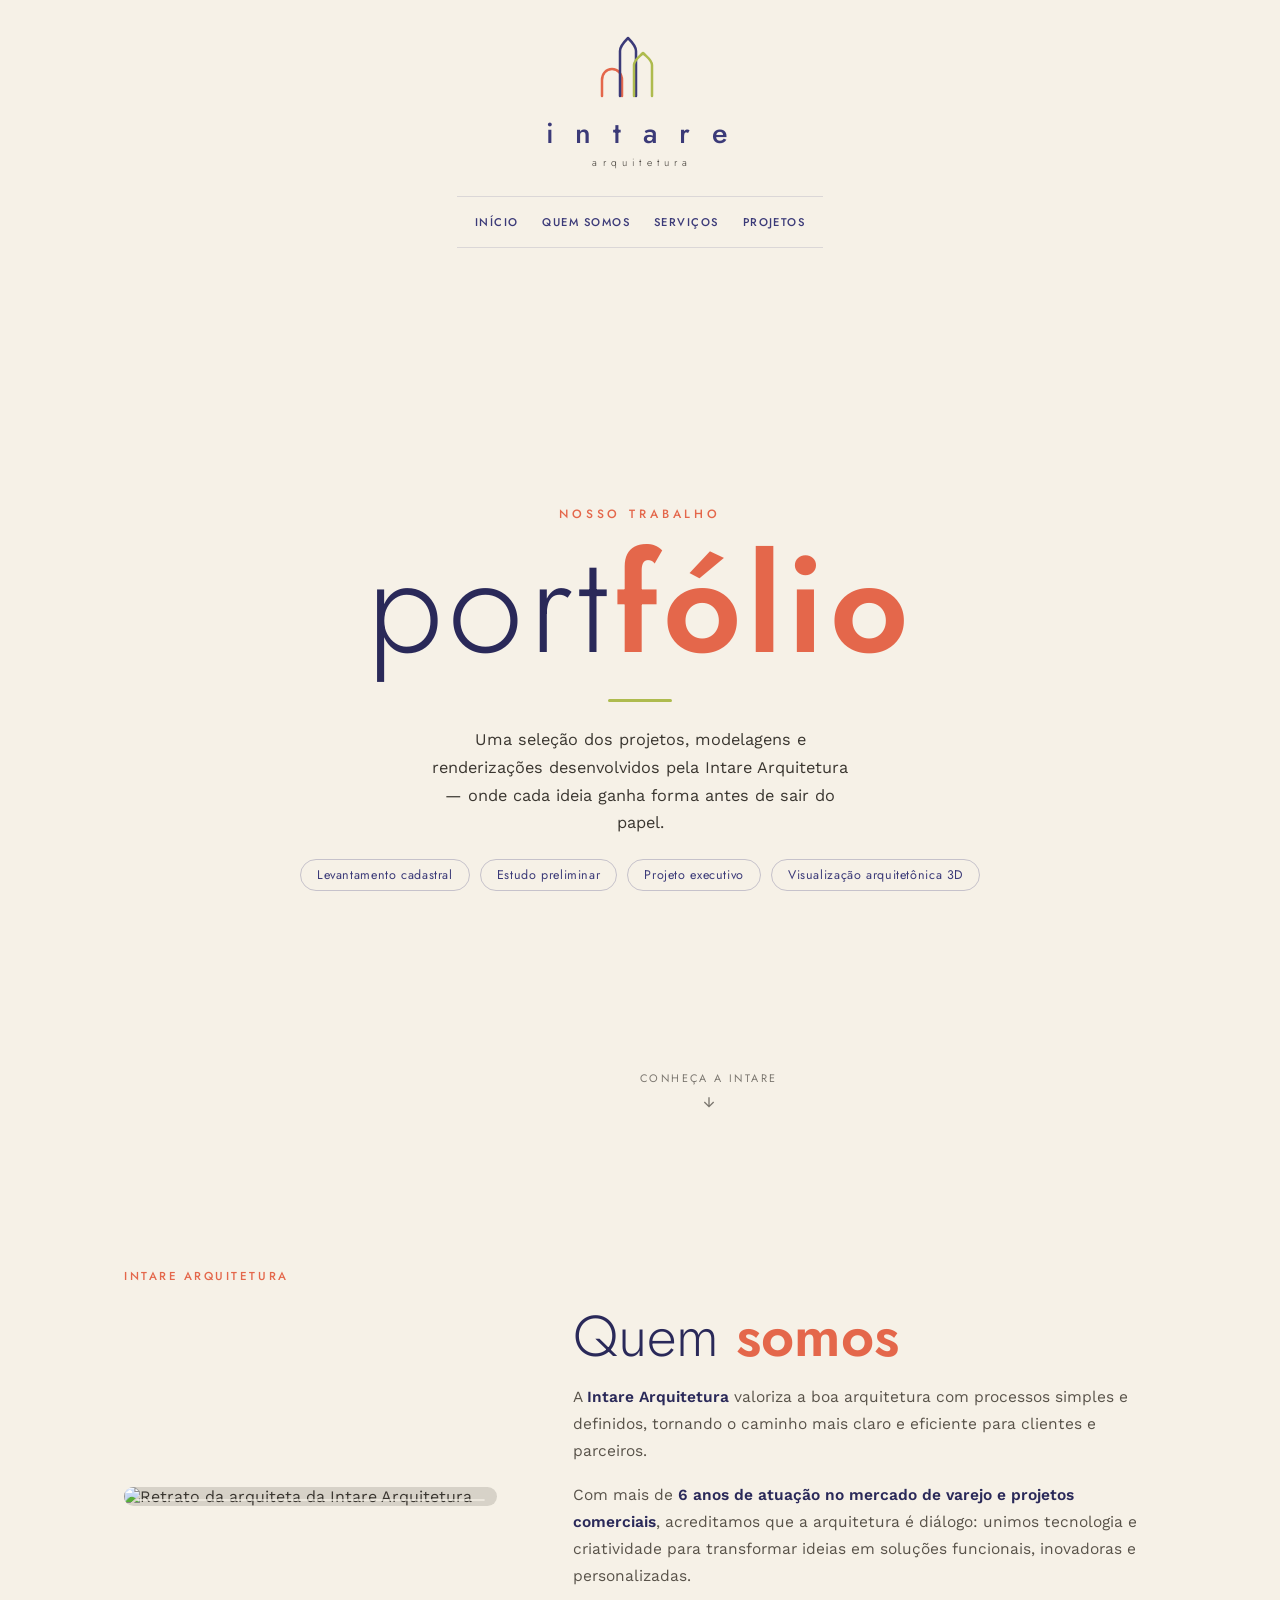
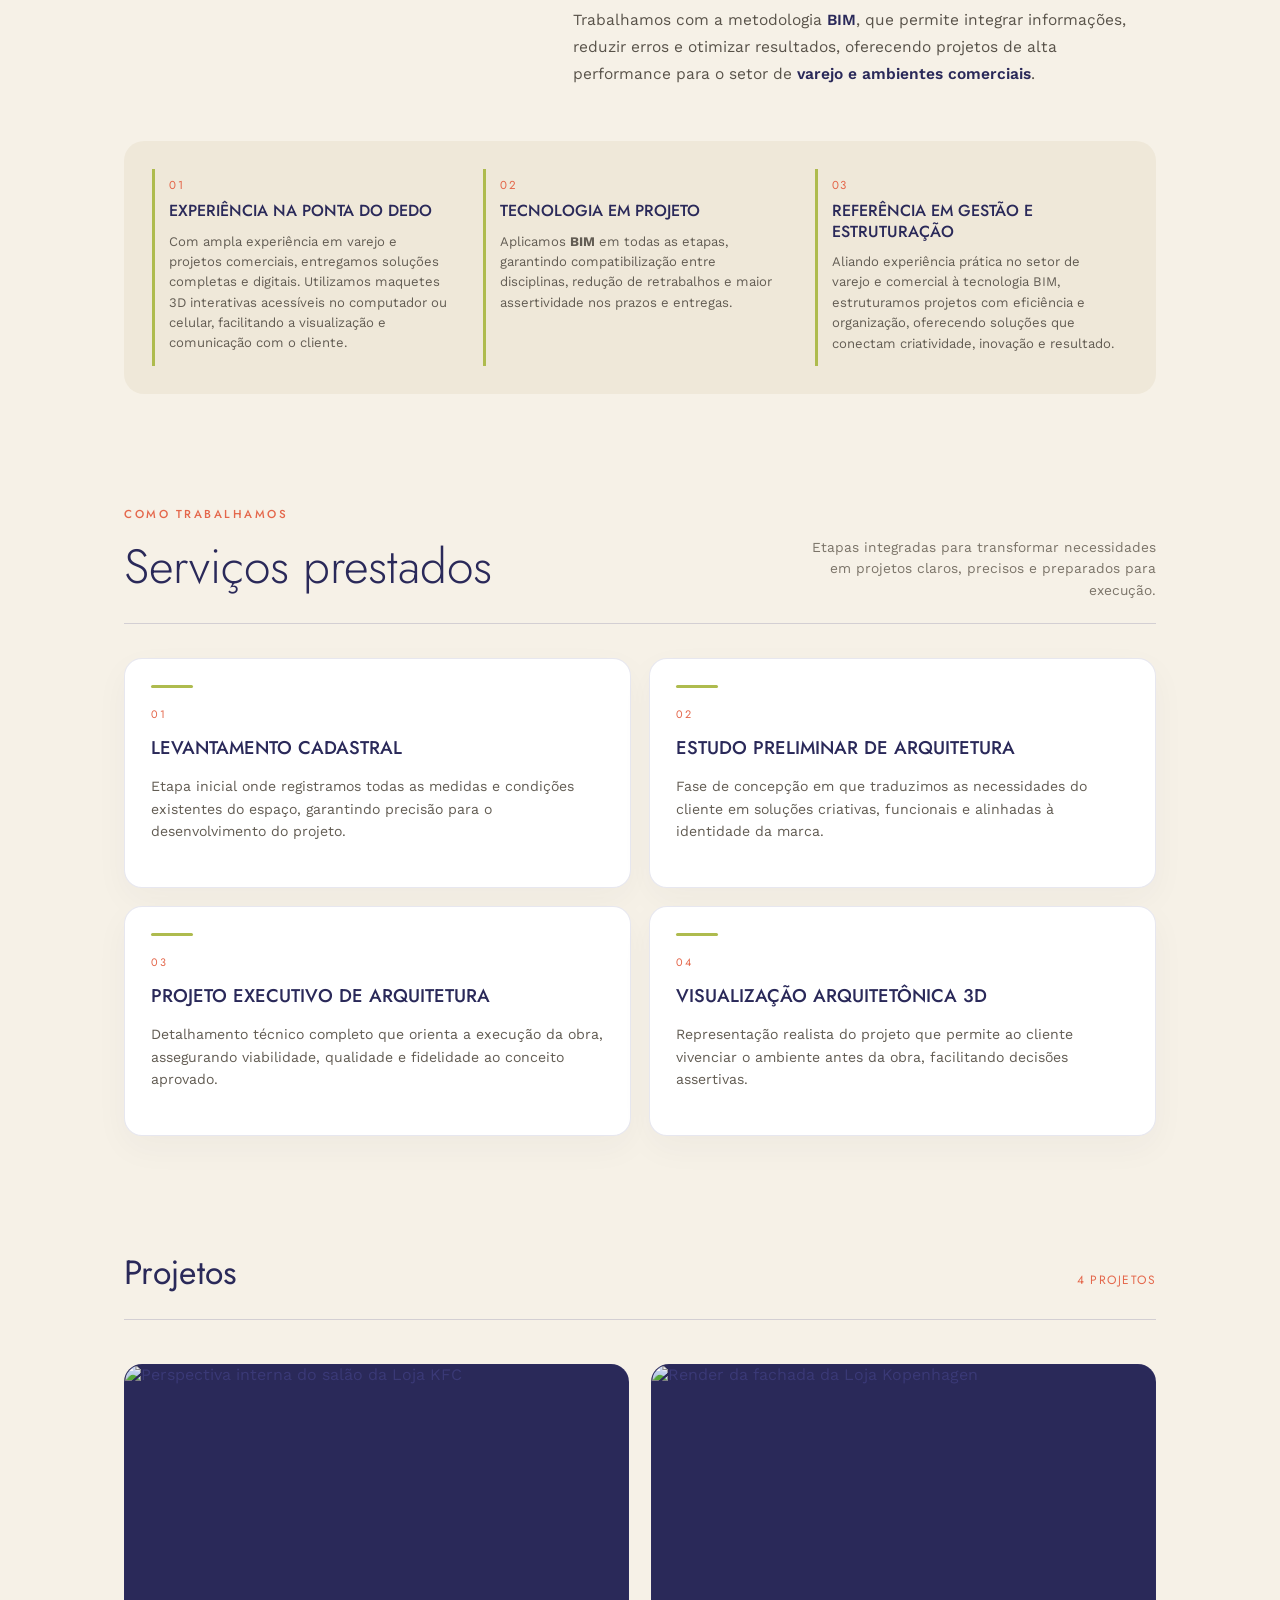
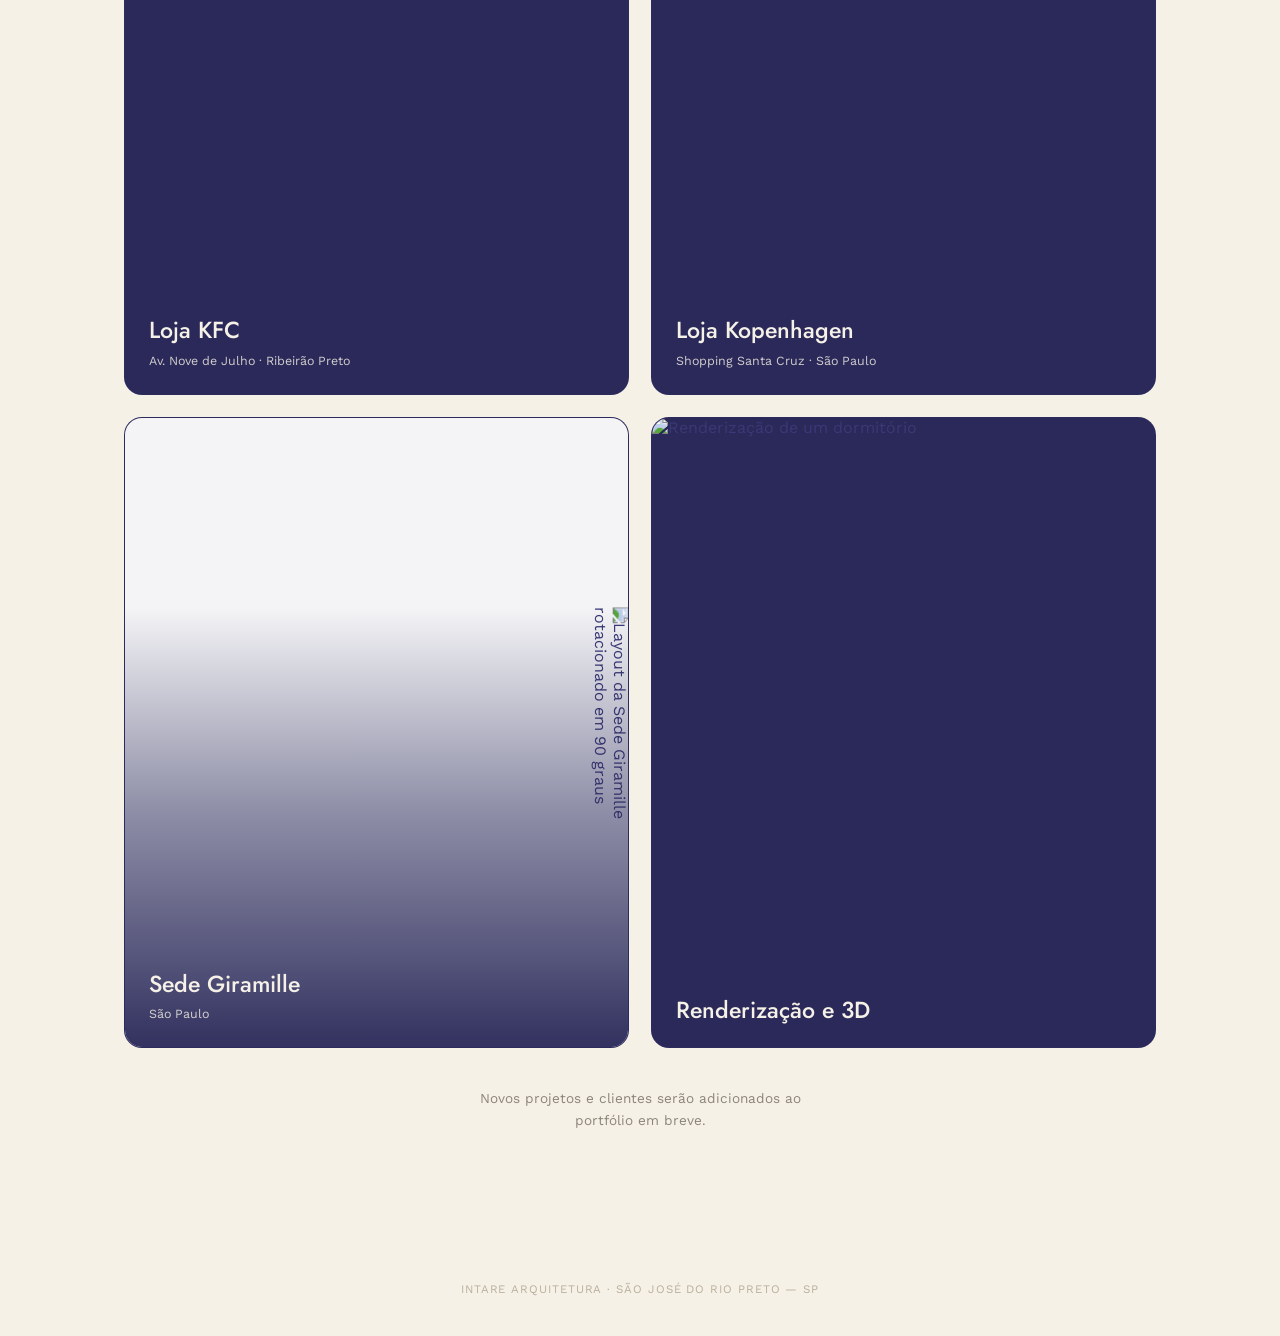
==== index.html @ fa95776d "Add files via upload" ====
<!DOCTYPE html>
<html lang="pt-BR">
<head>
<meta charset="UTF-8">
<meta name="viewport" content="width=device-width, initial-scale=1.0">
<meta name="description" content="Intare Arquitetura — projetos de varejo e ambientes comerciais, metodologia BIM, visualização 3D e portfólio.">
<title>intare arquitetura — portfólio</title>
<link rel="preconnect" href="https://fonts.googleapis.com">
<link rel="preconnect" href="https://fonts.gstatic.com" crossorigin>
<link href="https://fonts.googleapis.com/css2?family=Jost:wght@300;400;500;600&family=Work+Sans:wght@300;400;500&family=Caveat:wght@500;600&display=swap" rel="stylesheet">
<style>
  :root{
    --cream:#F6F1E7;
    --cream-2:#EFE8D9;
    --navy:#3B3A78;
    --navy-deep:#2A2959;
    --coral:#E4674B;
    --olive:#AEBB4E;
    --ink:#3A3630;
  }

  *{margin:0;padding:0;box-sizing:border-box;}
  html{scroll-behavior:smooth;}
  body{
    background:var(--cream);
    color:var(--ink);
    font-family:'Work Sans', sans-serif;
    overflow-x:hidden;
  }

  @media (prefers-reduced-motion: reduce){
    *{animation-duration:0.01ms !important; animation-iteration-count:1 !important; transition-duration:0.01ms !important;}
  }

  /* ---------- centered brand header ---------- */
  header{
    position:relative;
    z-index:3;
    display:flex;
    flex-direction:column;
    align-items:center;
    text-align:center;
    padding:32px 24px 0;
  }
  .skyline{width:90px; height:75px; margin-bottom:3px;}
  .skyline path{
    fill:none;
    stroke-width:5;
    stroke-linecap:round;
    stroke-linejoin:round;
    stroke-dasharray:400;
    stroke-dashoffset:400;
    animation:draw 1.6s ease forwards;
  }
  .s-coral{stroke:var(--coral); animation-delay:0.1s;}
  .s-navy{stroke:var(--navy); animation-delay:0.35s;}
  .s-olive{stroke:var(--olive); animation-delay:0.6s;}

  @keyframes draw{to{stroke-dashoffset:0;}}

  .wordmark{
    font-family:'Jost', sans-serif;
    font-weight:500;
    font-size:1.8rem;
    letter-spacing:0.22em;
    color:var(--navy);
    margin-top:2px;
    opacity:0;
    animation:fadeUp 0.8s ease forwards;
    animation-delay:1.1s;
  }
  .sub-word{
    font-family:'Jost', sans-serif;
    font-weight:300;
    font-size:0.65rem;
    letter-spacing:0.5em;
    text-transform:lowercase;
    color:var(--ink);
    opacity:0;
    margin-top:1px;
    margin-left:0.5em;
    animation:fadeUp 0.8s ease forwards;
    animation-delay:1.3s;
  }
  .site-nav{
    margin-top:26px;
    padding:12px 18px;
    display:flex;
    align-items:center;
    justify-content:center;
    gap:8px 24px;
    flex-wrap:wrap;
    border-top:1px solid rgba(59,58,120,.14);
    border-bottom:1px solid rgba(59,58,120,.14);
  }
  .site-nav a{
    padding:5px 0;
    color:var(--navy);
    font-family:'Jost',sans-serif;
    font-size:.7rem;
    font-weight:500;
    letter-spacing:.13em;
    text-decoration:none;
    text-transform:uppercase;
    transition:color .2s ease;
  }
  .site-nav a:hover{color:var(--coral);}
  .site-nav a:focus-visible{outline:2px solid var(--coral);outline-offset:4px;border-radius:2px;}

  /* ---------- hero / capa ---------- */
  .hero{
    position:relative;
    min-height:100vh;
    display:flex;
    flex-direction:column;
    align-items:center;
    justify-content:center;
    text-align:center;
    padding:0 24px;
    z-index:2;
  }
  .eyebrow{font-family:'Jost',sans-serif;font-size:.75rem;letter-spacing:.32em;text-transform:uppercase;color:var(--coral);font-weight:500;opacity:0;animation:fadeUp .8s ease forwards;animation-delay:.2s;}
  h1.cover-word{font-family:'Jost',sans-serif;font-weight:300;font-size:clamp(3.6rem,13vw,8.5rem);letter-spacing:.04em;color:var(--navy-deep);line-height:1;margin-top:14px;opacity:0;animation:fadeUp .9s ease forwards;animation-delay:.4s;}
  h1.cover-word em{font-style:normal;font-weight:600;color:var(--coral);}
  .cover-rule{width:64px;height:3px;background:var(--olive);border-radius:3px;margin-top:26px;opacity:0;animation:fadeUp .8s ease forwards;animation-delay:.65s;}
  p.cover-lede{margin-top:24px;font-size:1.02rem;line-height:1.7;max-width:42ch;opacity:0;animation:fadeUp .8s ease forwards;animation-delay:.8s;}
  .cover-services{margin-top:22px;display:flex;gap:10px;flex-wrap:wrap;justify-content:center;font-family:'Jost',sans-serif;font-size:.78rem;letter-spacing:.05em;color:var(--navy);opacity:0;animation:fadeUp .8s ease forwards;animation-delay:.95s;}
  .cover-services span{padding:6px 16px;border:1px solid rgba(59,58,120,.25);border-radius:999px;}
  @keyframes fadeUp{from{opacity:0;transform:translateY(14px);}to{opacity:1;transform:translateY(0);}}
  .scroll-cue{position:absolute;bottom:38px;left:50%;transform:translateX(-50%);display:flex;flex-direction:column;align-items:center;gap:8px;text-decoration:none;color:var(--ink);opacity:0;animation:fadeUp .8s ease forwards,bob 2.4s ease-in-out infinite;animation-delay:1.2s,1.2s;}
  .scroll-cue span{font-family:'Jost',sans-serif;font-size:.68rem;letter-spacing:.22em;text-transform:uppercase;opacity:.65;}
  .scroll-cue svg{width:16px;height:16px;opacity:.65;}
  @keyframes bob{0%,100%{transform:translate(-50%,0);}50%{transform:translate(-50%,8px);}}

  /* ---------- about / quem somos ---------- */
  .about{
    position:relative;
    z-index:2;
    max-width:1080px;
    margin:0 auto;
    padding:120px 24px 0;
    scroll-margin-top:24px;
  }
  .section-kicker{
    font-family:'Jost',sans-serif;
    font-size:.72rem;
    font-weight:500;
    letter-spacing:.22em;
    text-transform:uppercase;
    color:var(--coral);
  }
  .about-intro{
    margin-top:22px;
    display:grid;
    grid-template-columns:minmax(260px,.78fr) minmax(0,1.22fr);
    gap:clamp(38px,6vw,76px);
    align-items:center;
  }
  .about-photo{
    position:relative;
    border-radius:20px;
    overflow:hidden;
    background:#d7d2c8;
  }
  .about-photo::after{
    content:"";
    position:absolute;
    inset:12px;
    border:1px solid rgba(246,241,231,.7);
    border-radius:13px;
    pointer-events:none;
  }
  .about-photo img{width:100%;height:auto;max-height:620px;object-fit:cover;object-position:center top;}
  .about-copy h2{
    font-family:'Jost',sans-serif;
    font-size:clamp(2.2rem,5vw,3.6rem);
    font-weight:300;
    line-height:1.05;
    color:var(--navy-deep);
  }
  .about-copy h2 em{font-style:normal;font-weight:600;color:var(--coral);}
  .about-copy p{margin-top:18px;font-size:.97rem;line-height:1.72;color:#585249;}
  .about-copy strong{color:var(--navy-deep);font-weight:600;}
  .values-grid{
    margin-top:54px;
    padding:28px;
    display:grid;
    grid-template-columns:repeat(3,minmax(0,1fr));
    gap:18px;
    border-radius:20px;
    background:var(--cream-2);
  }
  .value-card{padding:8px 14px 12px;border-left:3px solid var(--olive);}
  .value-number{display:block;font-family:'Jost',sans-serif;font-size:.72rem;letter-spacing:.16em;color:var(--coral);}
  .value-card h3{margin-top:8px;font-family:'Jost',sans-serif;font-size:1rem;font-weight:500;line-height:1.28;color:var(--navy-deep);text-transform:uppercase;}
  .value-card p{margin-top:10px;font-size:.82rem;line-height:1.55;color:#625c53;}

  /* ---------- services ---------- */
  .services-section{
    position:relative;
    z-index:2;
    max-width:1080px;
    margin:0 auto;
    padding:112px 24px 0;
    scroll-margin-top:24px;
  }
  .section-head{
    margin-top:10px;
    display:flex;
    align-items:flex-end;
    justify-content:space-between;
    gap:24px;
    padding-bottom:22px;
    border-bottom:1px solid rgba(59,58,120,.18);
  }
  .section-head h2{font-family:'Jost',sans-serif;font-size:clamp(2rem,4.5vw,3rem);font-weight:300;color:var(--navy-deep);}
  .section-head p{max-width:39ch;font-size:.86rem;line-height:1.55;color:#7b7469;text-align:right;}
  .services-grid{margin-top:34px;display:grid;grid-template-columns:repeat(2,minmax(0,1fr));gap:18px;}
  .service-card{min-height:230px;padding:26px;border:1px solid rgba(59,58,120,.12);border-radius:18px;background:#fff;box-shadow:0 12px 34px rgba(42,41,89,.04);}
  .service-card__number{display:block;font-family:'Jost',sans-serif;font-size:.68rem;letter-spacing:.16em;color:var(--coral);}
  .service-card h3{margin-top:14px;font-family:'Jost',sans-serif;font-size:1.15rem;font-weight:500;line-height:1.25;color:var(--navy-deep);text-transform:uppercase;}
  .service-card::before{content:"";display:block;width:42px;height:3px;margin-bottom:18px;border-radius:3px;background:var(--olive);}
  .service-card p{margin-top:16px;font-size:.88rem;line-height:1.62;color:#625c53;}

  /* ---------- projects section ---------- */
  .projects{position:relative;z-index:2;max-width:1080px;margin:0 auto;padding:112px 24px 120px;scroll-margin-top:24px;}
  .projects-head{display:flex;align-items:baseline;justify-content:space-between;gap:20px;flex-wrap:wrap;border-bottom:1px solid rgba(59,58,120,.18);padding-bottom:22px;}
  .projects-head h2{font-family:'Jost',sans-serif;font-weight:400;font-size:clamp(1.6rem,4vw,2.1rem);color:var(--navy-deep);letter-spacing:.01em;}
  .projects-head span{font-family:'Jost',sans-serif;font-size:.75rem;letter-spacing:.12em;text-transform:uppercase;color:var(--coral);}
  .projects-grid{margin-top:44px;display:grid;grid-template-columns:repeat(2,minmax(0,1fr));gap:22px;}
  .project-card{aspect-ratio:4/5;border:1.5px dashed rgba(59,58,120,.3);border-radius:18px;display:flex;flex-direction:column;align-items:center;justify-content:center;gap:14px;color:var(--navy);opacity:.75;overflow:hidden;position:relative;text-decoration:none;transition:opacity .25s ease,border-color .25s ease,background .25s ease,transform .25s ease;}
  .project-card:hover{opacity:1;border-color:var(--coral);background:rgba(228,103,75,.05);}
  .project-card svg{width:34px;height:34px;opacity:.55;}
  .project-card .card-label{font-family:'Jost',sans-serif;font-size:.78rem;letter-spacing:.1em;text-transform:uppercase;}
  .project-card--filled{align-items:stretch;justify-content:flex-end;border-style:solid;border-color:rgba(59,58,120,.12);opacity:1;background:var(--navy-deep);}
  .project-card--filled:hover{transform:translateY(-4px);border-color:var(--coral);background:var(--navy-deep);}
  .project-card--filled:focus-visible{outline:3px solid var(--coral);outline-offset:4px;}
  .project-card__image{position:absolute;inset:0;width:100%;height:100%;object-fit:cover;transition:transform .45s ease;}
  .project-card--filled:hover .project-card__image{transform:scale(1.035);}
  .project-card__rotated-media{position:absolute;inset:0;overflow:hidden;background:#fff;}
  .project-card__rotated-media img{position:absolute;top:50%;left:50%;width:auto;height:80%;max-width:none;transform:translate(-50%,-50%) rotate(90deg);transition:transform .45s ease;}
  .project-card--filled:hover .project-card__rotated-media img{transform:translate(-50%,-50%) rotate(90deg) scale(1.035);}
  .project-card--filled::after{content:"";position:absolute;inset:0;background:linear-gradient(to top,rgba(42,41,89,.96) 0%,rgba(42,41,89,.52) 38%,rgba(42,41,89,.05) 70%);}
  .project-card__content{position:relative;z-index:1;padding:24px;color:var(--cream);}
  .project-card__eyebrow{display:block;font-family:'Jost',sans-serif;font-size:.68rem;letter-spacing:.18em;text-transform:uppercase;color:#f29a86;margin-bottom:7px;}
  .project-card__title{font-family:'Jost',sans-serif;font-size:1.45rem;font-weight:500;line-height:1.15;}
  .project-card__location{display:block;margin-top:8px;font-size:.78rem;line-height:1.45;opacity:.82;}
  .projects-note{margin-top:40px;text-align:center;font-size:.85rem;color:#8b8578;max-width:46ch;margin-left:auto;margin-right:auto;line-height:1.6;}
  .back-to-top{
    position:fixed;
    z-index:20;
    right:clamp(14px,2.5vw,28px);
    bottom:calc(16px + env(safe-area-inset-bottom));
    min-height:44px;
    padding:10px 15px;
    display:flex;
    align-items:center;
    gap:8px;
    border:1px solid rgba(246,241,231,.28);
    border-radius:999px;
    background:rgba(42,41,89,.92);
    box-shadow:0 10px 28px rgba(42,41,89,.18);
    color:var(--cream);
    font-family:'Jost',sans-serif;
    font-size:.68rem;
    font-weight:500;
    letter-spacing:.08em;
    text-decoration:none;
    text-transform:uppercase;
    opacity:0;
    pointer-events:none;
    transform:translateY(10px);
    transition:opacity .22s ease,transform .22s ease,background .2s ease;
  }
  .back-to-top.is-visible{opacity:.88;pointer-events:auto;transform:translateY(0);}
  .back-to-top:hover{opacity:1;background:var(--coral);}
  .back-to-top:focus-visible{opacity:1;outline:3px solid var(--olive);outline-offset:3px;}
  .back-to-top__arrow{font-size:1rem;line-height:1;}
  footer{position:relative;z-index:2;text-align:center;padding:30px 24px 40px;font-size:.72rem;letter-spacing:.08em;color:#B9AF9B;text-transform:uppercase;}
  @media (max-width:860px){
    .about-intro{grid-template-columns:1fr;}
    .about-photo{width:min(100%,480px);margin:0 auto;}
    .values-grid{grid-template-columns:1fr;}
  }
  @media (max-width:680px){
    .projects-grid,.services-grid{grid-template-columns:1fr;}
    .section-head{align-items:flex-start;flex-direction:column;}
    .section-head p{text-align:left;}
    .about,.services-section,.projects{padding-left:18px;padding-right:18px;}
  }
  @media (max-width:480px){
    header{padding:24px 16px 0;}
    .site-nav{gap:7px 16px;padding-left:8px;padding-right:8px;}
    .site-nav a{font-size:.64rem;}
    .hero{min-height:88vh;padding-left:18px;padding-right:18px;}
    .cover-services{gap:8px;}
    .cover-services span{font-size:.7rem;padding:5px 11px;}
    .about,.services-section,.projects{padding-top:86px;}
    .values-grid{padding:20px 14px;}
    .service-card{min-height:0;padding:22px;}
    .back-to-top{width:44px;padding:0;justify-content:center;border-radius:50%;}
    .back-to-top__label{position:absolute;width:1px;height:1px;padding:0;margin:-1px;overflow:hidden;clip:rect(0,0,0,0);white-space:nowrap;border:0;}
  }
</style>
</head>
<body id="inicio">

<header>
  <svg class="skyline" viewBox="0 0 180 150" xmlns="http://www.w3.org/2000/svg" aria-hidden="true">
    <path class="s-coral" d="M14 128 V96 C14 84 22 74 34 74 C46 74 54 84 54 96 V128" />
    <path class="s-navy" d="M50 128 V38 C50 28 58 20 66 12 C74 20 82 28 82 38 V128" />
    <path class="s-olive" d="M78 128 V66 C78 56 88 50 96 42 C104 50 114 56 114 66 V128" />
  </svg>
  <div class="wordmark">i n t a r e</div>
  <div class="sub-word">arquitetura</div>
  <nav class="site-nav" aria-label="Navegação principal">
    <a href="#inicio">Início</a>
    <a href="#quem-somos">Quem somos</a>
    <a href="#servicos">Serviços</a>
    <a href="#projetos">Projetos</a>
  </nav>
</header>

<section class="hero">
  <div class="eyebrow">Nosso trabalho</div>
  <h1 class="cover-word">port<em>fólio</em></h1>
  <div class="cover-rule"></div>
  <p class="cover-lede">Uma seleção dos projetos, modelagens e renderizações desenvolvidos pela Intare Arquitetura — onde cada ideia ganha forma antes de sair do papel.</p>
  <div class="cover-services">
    <span>Levantamento cadastral</span>
    <span>Estudo preliminar</span>
    <span>Projeto executivo</span>
    <span>Visualização arquitetônica 3D</span>
  </div>
  <a href="#quem-somos" class="scroll-cue"><span>Conheça a Intare</span><svg viewBox="0 0 24 24" fill="none" stroke="currentColor" stroke-width="2"><path d="M12 5v14M5 12l7 7 7-7"/></svg></a>
</section>

<section class="about" id="quem-somos">
  <p class="section-kicker">Intare Arquitetura</p>
  <div class="about-intro">
    <figure class="about-photo">
      <img src="assets/images/institucional/perfil-intare.png" alt="Retrato da arquiteta da Intare Arquitetura" loading="lazy">
    </figure>
    <div class="about-copy">
      <h2>Quem <em>somos</em></h2>
      <p>A <strong>Intare Arquitetura</strong> valoriza a boa arquitetura com processos simples e definidos, tornando o caminho mais claro e eficiente para clientes e parceiros.</p>
      <p>Com mais de <strong>6 anos de atuação no mercado de varejo e projetos comerciais</strong>, acreditamos que a arquitetura é diálogo: unimos tecnologia e criatividade para transformar ideias em soluções funcionais, inovadoras e personalizadas.</p>
      <p>Trabalhamos com a metodologia <strong>BIM</strong>, que permite integrar informações, reduzir erros e otimizar resultados, oferecendo projetos de alta performance para o setor de <strong>varejo e ambientes comerciais</strong>.</p>
    </div>
  </div>
  <div class="values-grid">
    <article class="value-card">
      <span class="value-number">01</span>
      <h3>Experiência na ponta do dedo</h3>
      <p>Com ampla experiência em varejo e projetos comerciais, entregamos soluções completas e digitais. Utilizamos maquetes 3D interativas acessíveis no computador ou celular, facilitando a visualização e comunicação com o cliente.</p>
    </article>
    <article class="value-card">
      <span class="value-number">02</span>
      <h3>Tecnologia em projeto</h3>
      <p>Aplicamos <strong>BIM</strong> em todas as etapas, garantindo compatibilização entre disciplinas, redução de retrabalhos e maior assertividade nos prazos e entregas.</p>
    </article>
    <article class="value-card">
      <span class="value-number">03</span>
      <h3>Referência em gestão e estruturação</h3>
      <p>Aliando experiência prática no setor de varejo e comercial à tecnologia BIM, estruturamos projetos com eficiência e organização, oferecendo soluções que conectam criatividade, inovação e resultado.</p>
    </article>
  </div>
</section>

<section class="services-section" id="servicos">
  <p class="section-kicker">Como trabalhamos</p>
  <div class="section-head">
    <h2>Serviços prestados</h2>
    <p>Etapas integradas para transformar necessidades em projetos claros, precisos e preparados para execução.</p>
  </div>
  <div class="services-grid">
    <article class="service-card">
      <span class="service-card__number">01</span>
      <h3>Levantamento cadastral</h3>
      <p>Etapa inicial onde registramos todas as medidas e condições existentes do espaço, garantindo precisão para o desenvolvimento do projeto.</p>
    </article>
    <article class="service-card">
      <span class="service-card__number">02</span>
      <h3>Estudo preliminar de arquitetura</h3>
      <p>Fase de concepção em que traduzimos as necessidades do cliente em soluções criativas, funcionais e alinhadas à identidade da marca.</p>
    </article>
    <article class="service-card">
      <span class="service-card__number">03</span>
      <h3>Projeto executivo de arquitetura</h3>
      <p>Detalhamento técnico completo que orienta a execução da obra, assegurando viabilidade, qualidade e fidelidade ao conceito aprovado.</p>
    </article>
    <article class="service-card">
      <span class="service-card__number">04</span>
      <h3>Visualização arquitetônica 3D</h3>
      <p>Representação realista do projeto que permite ao cliente vivenciar o ambiente antes da obra, facilitando decisões assertivas.</p>
    </article>
  </div>
</section>

<section class="projects" id="projetos">
  <div class="projects-head"><h2>Projetos</h2><span>4 projetos</span></div>
  <div class="projects-grid">
    <!-- Cada cliente terá um card próprio. Os placeholders serão substituídos conforme as imagens forem enviadas. -->
    <a class="project-card project-card--filled" data-client="kfc" href="projetos/kfc.html" aria-label="Ver projeto Loja KFC">
      <img class="project-card__image" src="assets/images/clientes/kfc/perspectiva-salao.png" alt="Perspectiva interna do salão da Loja KFC" loading="lazy">
      <span class="project-card__content">
        <span class="project-card__title">Loja KFC</span>
        <span class="project-card__location">Av. Nove de Julho · Ribeirão Preto</span>
      </span>
    </a>
    <a class="project-card project-card--filled" data-client="kopenhagen" href="projetos/kopenhagen.html" aria-label="Ver projeto Loja Kopenhagen">
      <img class="project-card__image" src="assets/images/clientes/kopenhagen/render-02.png" alt="Render da fachada da Loja Kopenhagen" loading="lazy">
      <span class="project-card__content">
        <span class="project-card__title">Loja Kopenhagen</span>
        <span class="project-card__location">Shopping Santa Cruz · São Paulo</span>
      </span>
    </a>
    <a class="project-card project-card--filled" data-client="giramille" href="projetos/giramille.html" aria-label="Ver projeto Sede Giramille">
      <span class="project-card__rotated-media">
        <img src="assets/images/clientes/giramille/layout.png" alt="Layout da Sede Giramille rotacionado em 90 graus" loading="lazy">
      </span>
      <span class="project-card__content">
        <span class="project-card__title">Sede Giramille</span>
        <span class="project-card__location">São Paulo</span>
      </span>
    </a>
    <a class="project-card project-card--filled" data-client="renderizacao-e-3d" href="projetos/renderizacao-e-3d.html" aria-label="Ver projeto Renderização e 3D">
      <img class="project-card__image" src="assets/images/clientes/renderizacao-e3d/img-4.png" alt="Renderização de um dormitório" loading="lazy">
      <span class="project-card__content">
        <span class="project-card__title">Renderização e 3D</span>
      </span>
    </a>
  </div>
  <p class="projects-note">Novos projetos e clientes serão adicionados ao portfólio em breve.</p>
</section>

<a class="back-to-top" href="#inicio" aria-label="Voltar ao início" aria-hidden="true" tabindex="-1">
  <span class="back-to-top__arrow" aria-hidden="true">↑</span>
  <span class="back-to-top__label">Voltar ao início</span>
</a>

<footer>Intare Arquitetura · São José do Rio Preto — SP</footer>
<script>
  const backToTop = document.querySelector('.back-to-top');
  const updateBackToTop = () => {
    const shouldShow = window.scrollY > Math.max(520, window.innerHeight * 0.65);
    backToTop.classList.toggle('is-visible', shouldShow);
    backToTop.setAttribute('aria-hidden', String(!shouldShow));
    backToTop.tabIndex = shouldShow ? 0 : -1;
  };
  window.addEventListener('scroll', updateBackToTop, { passive: true });
  window.addEventListener('resize', updateBackToTop);
  updateBackToTop();
</script>
</body>
</html>
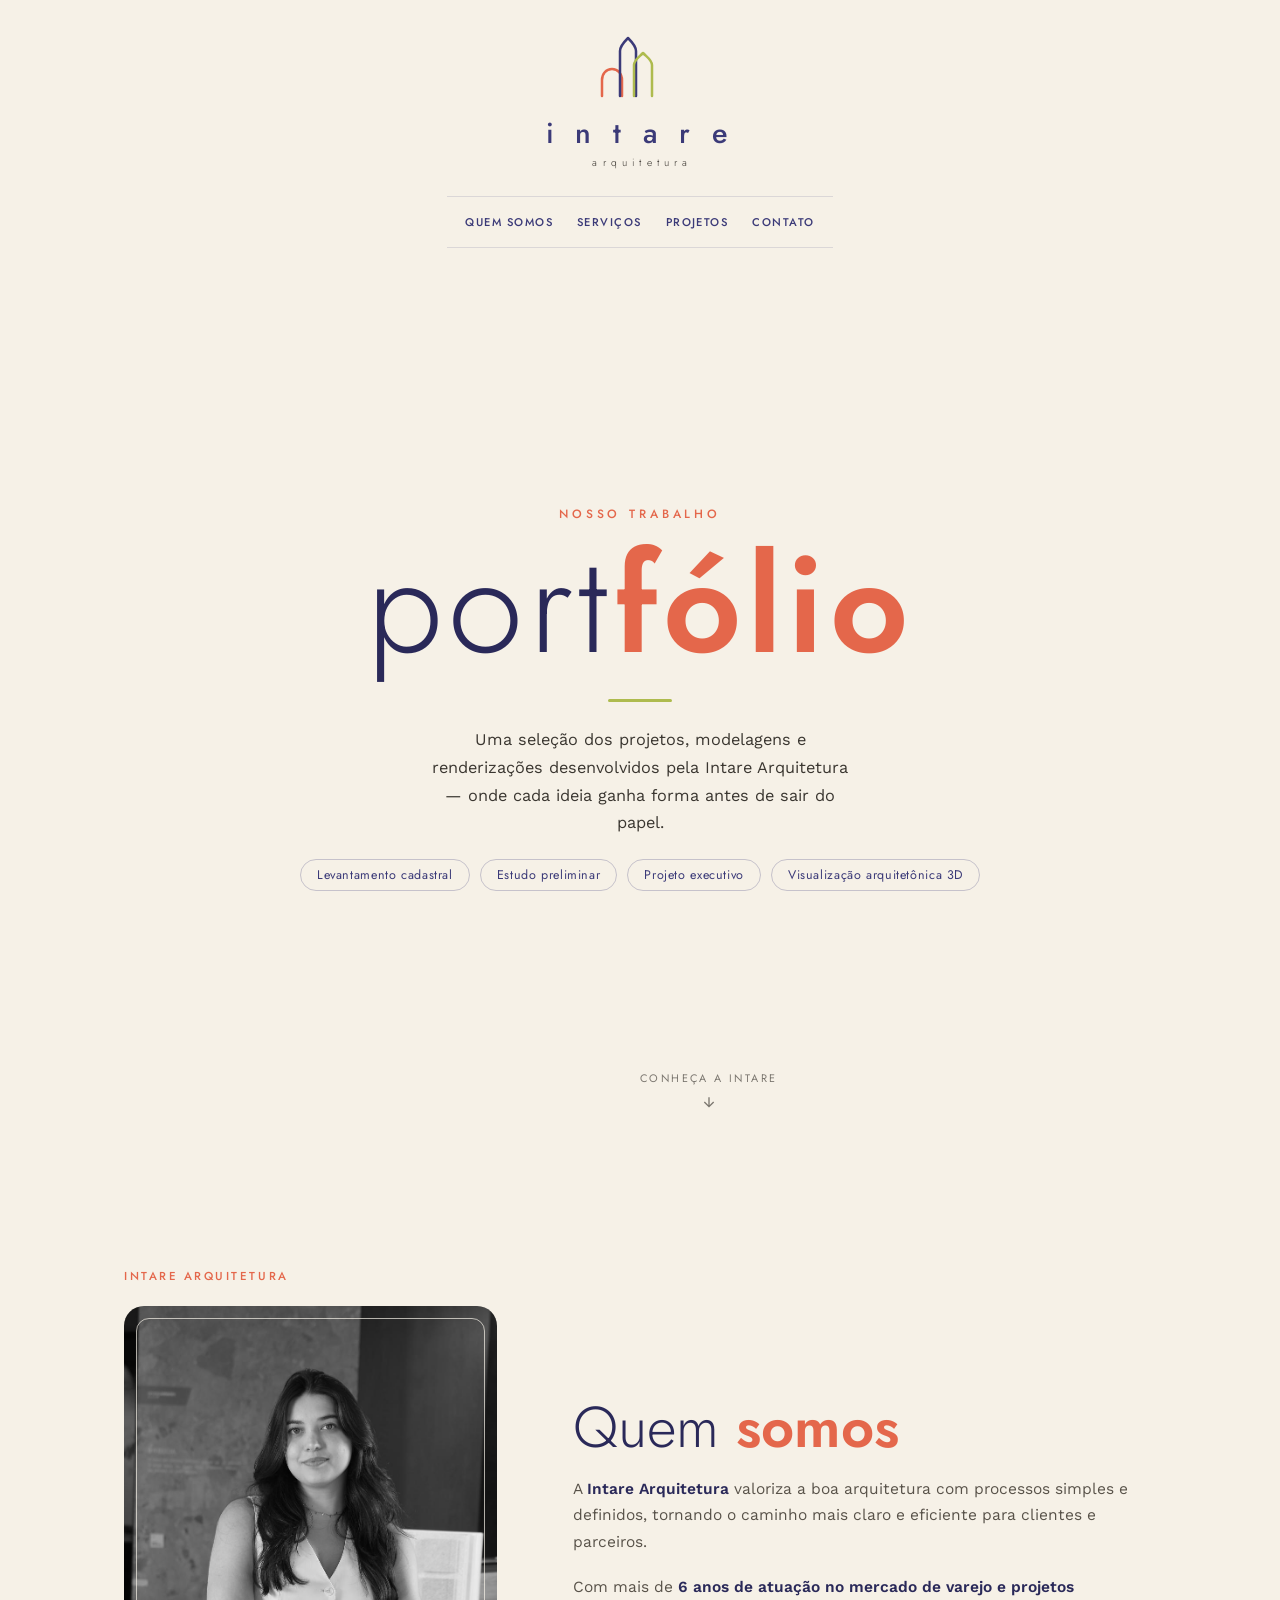
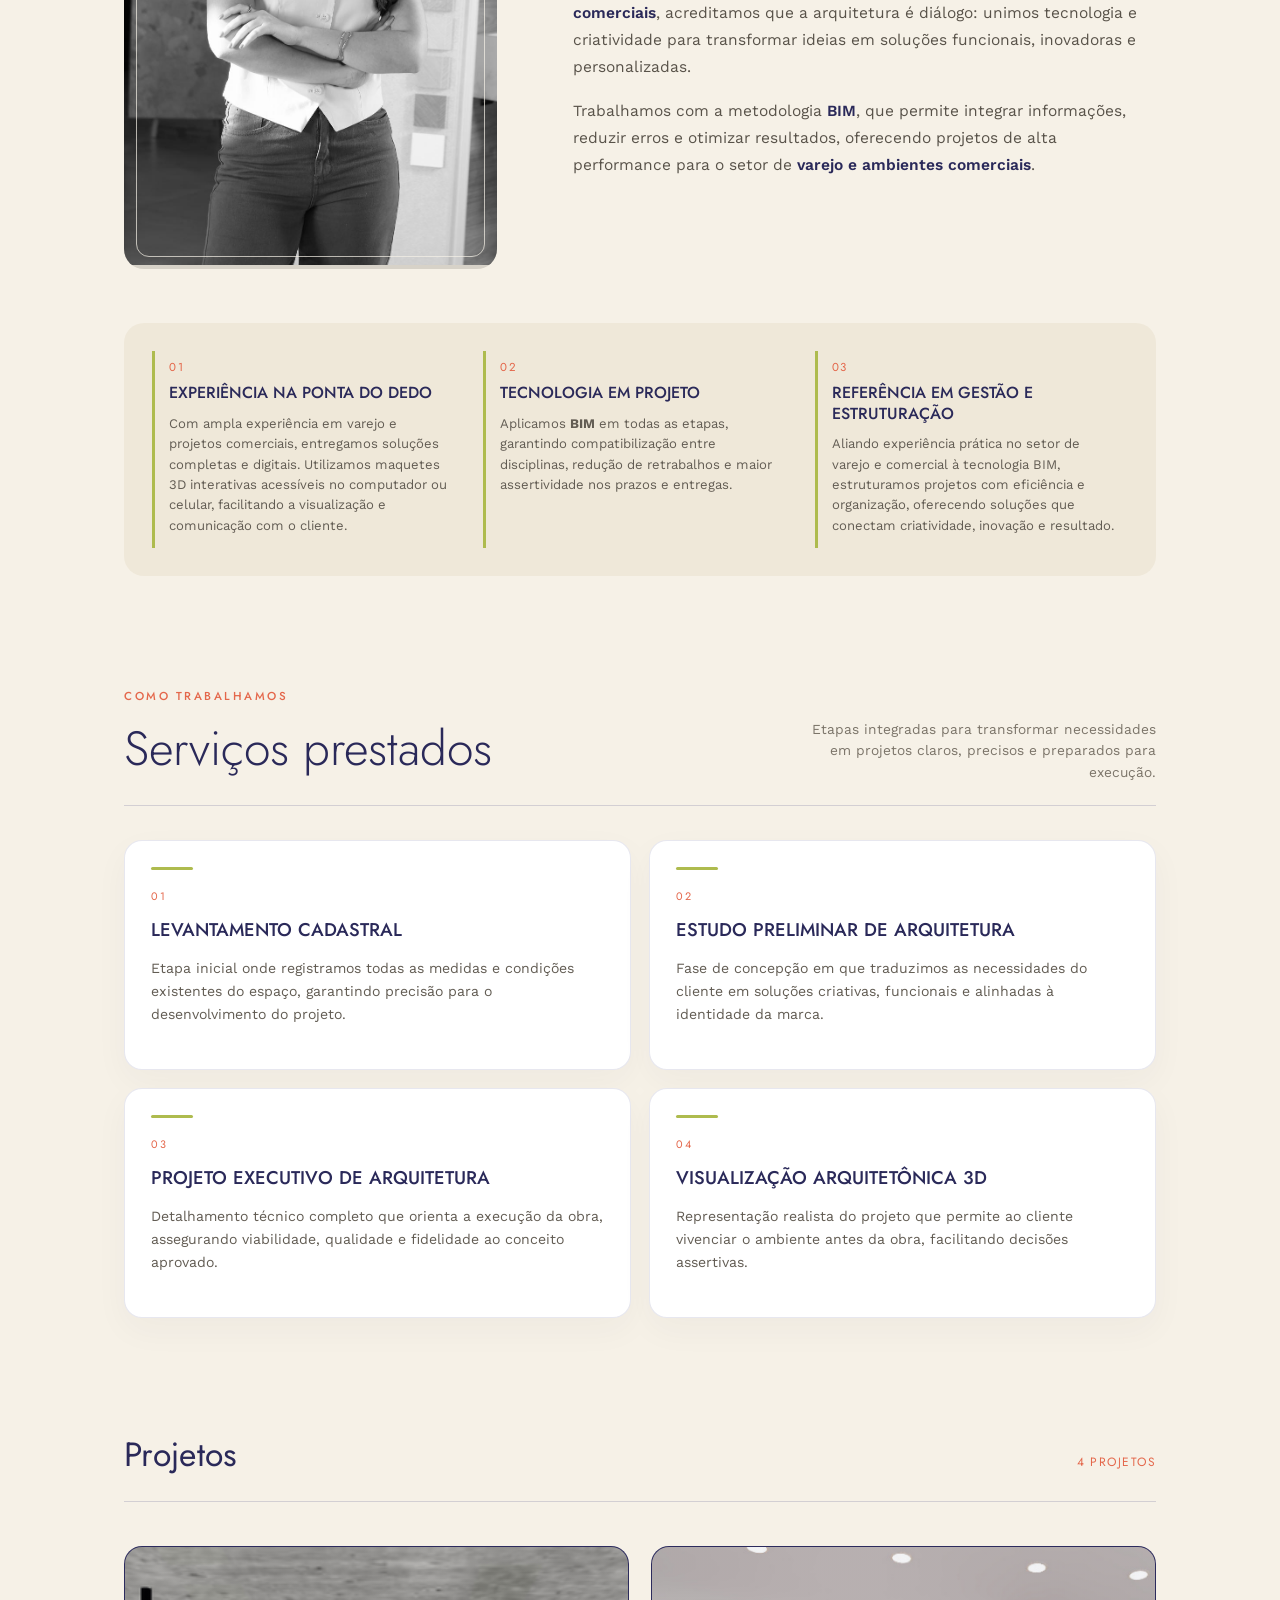
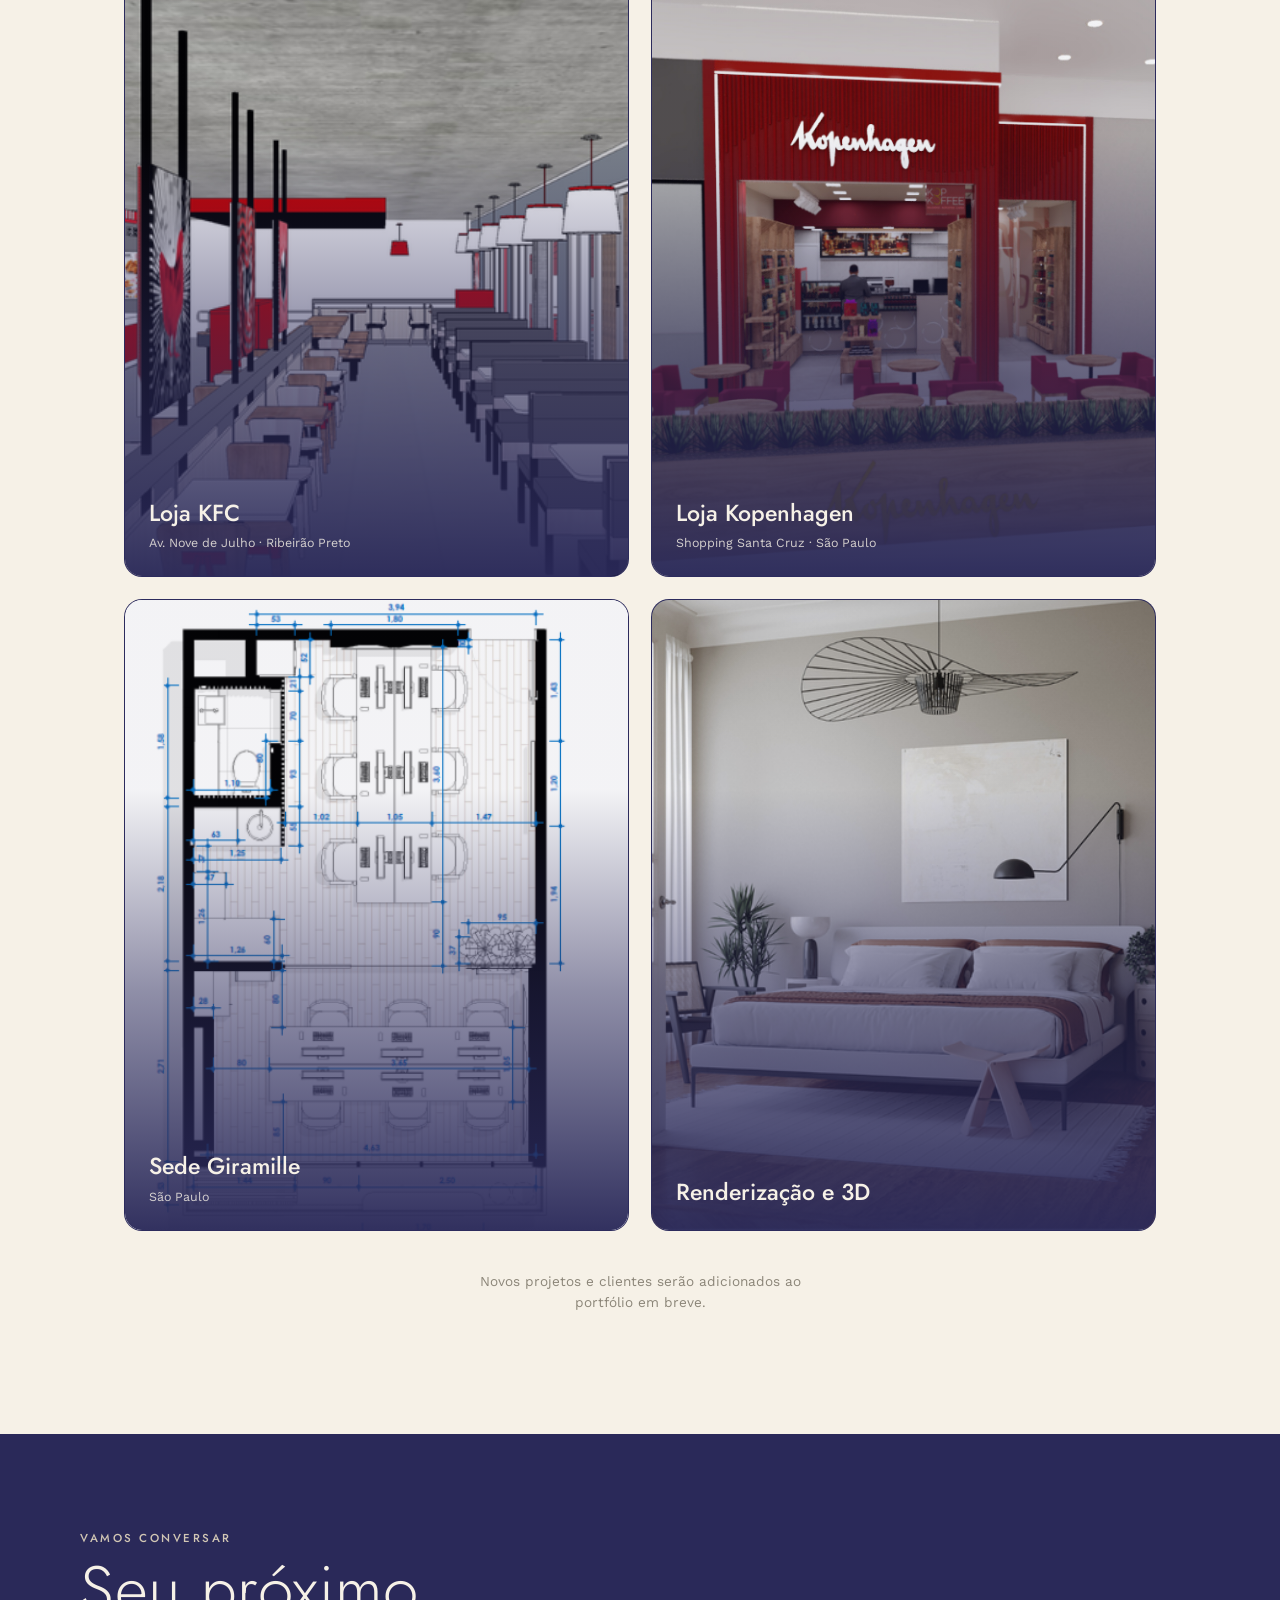
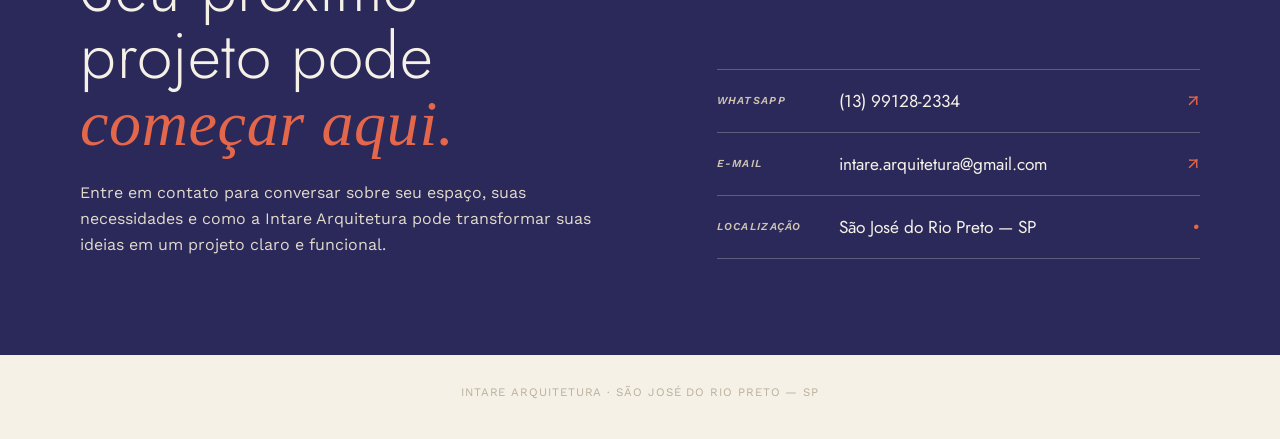
==== commit a52515f4: "Adicionar seção de contato" ====
--- a/index.html
+++ b/index.html
@@ -1,456 +1,530 @@
-<!DOCTYPE html>
-<html lang="pt-BR">
-<head>
-<meta charset="UTF-8">
-<meta name="viewport" content="width=device-width, initial-scale=1.0">
-<meta name="description" content="Intare Arquitetura — projetos de varejo e ambientes comerciais, metodologia BIM, visualização 3D e portfólio.">
-<title>intare arquitetura — portfólio</title>
-<link rel="preconnect" href="https://fonts.googleapis.com">
-<link rel="preconnect" href="https://fonts.gstatic.com" crossorigin>
-<link href="https://fonts.googleapis.com/css2?family=Jost:wght@300;400;500;600&family=Work+Sans:wght@300;400;500&family=Caveat:wght@500;600&display=swap" rel="stylesheet">
-<style>
-  :root{
-    --cream:#F6F1E7;
-    --cream-2:#EFE8D9;
-    --navy:#3B3A78;
-    --navy-deep:#2A2959;
-    --coral:#E4674B;
-    --olive:#AEBB4E;
-    --ink:#3A3630;
-  }
-
-  *{margin:0;padding:0;box-sizing:border-box;}
-  html{scroll-behavior:smooth;}
-  body{
-    background:var(--cream);
-    color:var(--ink);
-    font-family:'Work Sans', sans-serif;
-    overflow-x:hidden;
-  }
-
-  @media (prefers-reduced-motion: reduce){
-    *{animation-duration:0.01ms !important; animation-iteration-count:1 !important; transition-duration:0.01ms !important;}
-  }
-
-  /* ---------- centered brand header ---------- */
-  header{
-    position:relative;
-    z-index:3;
-    display:flex;
-    flex-direction:column;
-    align-items:center;
-    text-align:center;
-    padding:32px 24px 0;
-  }
-  .skyline{width:90px; height:75px; margin-bottom:3px;}
-  .skyline path{
-    fill:none;
-    stroke-width:5;
-    stroke-linecap:round;
-    stroke-linejoin:round;
-    stroke-dasharray:400;
-    stroke-dashoffset:400;
-    animation:draw 1.6s ease forwards;
-  }
-  .s-coral{stroke:var(--coral); animation-delay:0.1s;}
-  .s-navy{stroke:var(--navy); animation-delay:0.35s;}
-  .s-olive{stroke:var(--olive); animation-delay:0.6s;}
-
-  @keyframes draw{to{stroke-dashoffset:0;}}
-
-  .wordmark{
-    font-family:'Jost', sans-serif;
-    font-weight:500;
-    font-size:1.8rem;
-    letter-spacing:0.22em;
-    color:var(--navy);
-    margin-top:2px;
-    opacity:0;
-    animation:fadeUp 0.8s ease forwards;
-    animation-delay:1.1s;
-  }
-  .sub-word{
-    font-family:'Jost', sans-serif;
-    font-weight:300;
-    font-size:0.65rem;
-    letter-spacing:0.5em;
-    text-transform:lowercase;
-    color:var(--ink);
-    opacity:0;
-    margin-top:1px;
-    margin-left:0.5em;
-    animation:fadeUp 0.8s ease forwards;
-    animation-delay:1.3s;
-  }
-  .site-nav{
-    margin-top:26px;
-    padding:12px 18px;
-    display:flex;
-    align-items:center;
-    justify-content:center;
-    gap:8px 24px;
-    flex-wrap:wrap;
-    border-top:1px solid rgba(59,58,120,.14);
-    border-bottom:1px solid rgba(59,58,120,.14);
-  }
-  .site-nav a{
-    padding:5px 0;
-    color:var(--navy);
-    font-family:'Jost',sans-serif;
-    font-size:.7rem;
-    font-weight:500;
-    letter-spacing:.13em;
-    text-decoration:none;
-    text-transform:uppercase;
-    transition:color .2s ease;
-  }
-  .site-nav a:hover{color:var(--coral);}
-  .site-nav a:focus-visible{outline:2px solid var(--coral);outline-offset:4px;border-radius:2px;}
-
-  /* ---------- hero / capa ---------- */
-  .hero{
-    position:relative;
-    min-height:100vh;
-    display:flex;
-    flex-direction:column;
-    align-items:center;
-    justify-content:center;
-    text-align:center;
-    padding:0 24px;
-    z-index:2;
-  }
-  .eyebrow{font-family:'Jost',sans-serif;font-size:.75rem;letter-spacing:.32em;text-transform:uppercase;color:var(--coral);font-weight:500;opacity:0;animation:fadeUp .8s ease forwards;animation-delay:.2s;}
-  h1.cover-word{font-family:'Jost',sans-serif;font-weight:300;font-size:clamp(3.6rem,13vw,8.5rem);letter-spacing:.04em;color:var(--navy-deep);line-height:1;margin-top:14px;opacity:0;animation:fadeUp .9s ease forwards;animation-delay:.4s;}
-  h1.cover-word em{font-style:normal;font-weight:600;color:var(--coral);}
-  .cover-rule{width:64px;height:3px;background:var(--olive);border-radius:3px;margin-top:26px;opacity:0;animation:fadeUp .8s ease forwards;animation-delay:.65s;}
-  p.cover-lede{margin-top:24px;font-size:1.02rem;line-height:1.7;max-width:42ch;opacity:0;animation:fadeUp .8s ease forwards;animation-delay:.8s;}
-  .cover-services{margin-top:22px;display:flex;gap:10px;flex-wrap:wrap;justify-content:center;font-family:'Jost',sans-serif;font-size:.78rem;letter-spacing:.05em;color:var(--navy);opacity:0;animation:fadeUp .8s ease forwards;animation-delay:.95s;}
-  .cover-services span{padding:6px 16px;border:1px solid rgba(59,58,120,.25);border-radius:999px;}
-  @keyframes fadeUp{from{opacity:0;transform:translateY(14px);}to{opacity:1;transform:translateY(0);}}
-  .scroll-cue{position:absolute;bottom:38px;left:50%;transform:translateX(-50%);display:flex;flex-direction:column;align-items:center;gap:8px;text-decoration:none;color:var(--ink);opacity:0;animation:fadeUp .8s ease forwards,bob 2.4s ease-in-out infinite;animation-delay:1.2s,1.2s;}
-  .scroll-cue span{font-family:'Jost',sans-serif;font-size:.68rem;letter-spacing:.22em;text-transform:uppercase;opacity:.65;}
-  .scroll-cue svg{width:16px;height:16px;opacity:.65;}
-  @keyframes bob{0%,100%{transform:translate(-50%,0);}50%{transform:translate(-50%,8px);}}
-
-  /* ---------- about / quem somos ---------- */
-  .about{
-    position:relative;
-    z-index:2;
-    max-width:1080px;
-    margin:0 auto;
-    padding:120px 24px 0;
-    scroll-margin-top:24px;
-  }
-  .section-kicker{
-    font-family:'Jost',sans-serif;
-    font-size:.72rem;
-    font-weight:500;
-    letter-spacing:.22em;
-    text-transform:uppercase;
-    color:var(--coral);
-  }
-  .about-intro{
-    margin-top:22px;
-    display:grid;
-    grid-template-columns:minmax(260px,.78fr) minmax(0,1.22fr);
-    gap:clamp(38px,6vw,76px);
-    align-items:center;
-  }
-  .about-photo{
-    position:relative;
-    border-radius:20px;
-    overflow:hidden;
-    background:#d7d2c8;
-  }
-  .about-photo::after{
-    content:"";
-    position:absolute;
-    inset:12px;
-    border:1px solid rgba(246,241,231,.7);
-    border-radius:13px;
-    pointer-events:none;
-  }
-  .about-photo img{width:100%;height:auto;max-height:620px;object-fit:cover;object-position:center top;}
-  .about-copy h2{
-    font-family:'Jost',sans-serif;
-    font-size:clamp(2.2rem,5vw,3.6rem);
-    font-weight:300;
-    line-height:1.05;
-    color:var(--navy-deep);
-  }
-  .about-copy h2 em{font-style:normal;font-weight:600;color:var(--coral);}
-  .about-copy p{margin-top:18px;font-size:.97rem;line-height:1.72;color:#585249;}
-  .about-copy strong{color:var(--navy-deep);font-weight:600;}
-  .values-grid{
-    margin-top:54px;
-    padding:28px;
-    display:grid;
-    grid-template-columns:repeat(3,minmax(0,1fr));
-    gap:18px;
-    border-radius:20px;
-    background:var(--cream-2);
-  }
-  .value-card{padding:8px 14px 12px;border-left:3px solid var(--olive);}
-  .value-number{display:block;font-family:'Jost',sans-serif;font-size:.72rem;letter-spacing:.16em;color:var(--coral);}
-  .value-card h3{margin-top:8px;font-family:'Jost',sans-serif;font-size:1rem;font-weight:500;line-height:1.28;color:var(--navy-deep);text-transform:uppercase;}
-  .value-card p{margin-top:10px;font-size:.82rem;line-height:1.55;color:#625c53;}
-
-  /* ---------- services ---------- */
-  .services-section{
-    position:relative;
-    z-index:2;
-    max-width:1080px;
-    margin:0 auto;
-    padding:112px 24px 0;
-    scroll-margin-top:24px;
-  }
-  .section-head{
-    margin-top:10px;
-    display:flex;
-    align-items:flex-end;
-    justify-content:space-between;
-    gap:24px;
-    padding-bottom:22px;
-    border-bottom:1px solid rgba(59,58,120,.18);
-  }
-  .section-head h2{font-family:'Jost',sans-serif;font-size:clamp(2rem,4.5vw,3rem);font-weight:300;color:var(--navy-deep);}
-  .section-head p{max-width:39ch;font-size:.86rem;line-height:1.55;color:#7b7469;text-align:right;}
-  .services-grid{margin-top:34px;display:grid;grid-template-columns:repeat(2,minmax(0,1fr));gap:18px;}
-  .service-card{min-height:230px;padding:26px;border:1px solid rgba(59,58,120,.12);border-radius:18px;background:#fff;box-shadow:0 12px 34px rgba(42,41,89,.04);}
-  .service-card__number{display:block;font-family:'Jost',sans-serif;font-size:.68rem;letter-spacing:.16em;color:var(--coral);}
-  .service-card h3{margin-top:14px;font-family:'Jost',sans-serif;font-size:1.15rem;font-weight:500;line-height:1.25;color:var(--navy-deep);text-transform:uppercase;}
-  .service-card::before{content:"";display:block;width:42px;height:3px;margin-bottom:18px;border-radius:3px;background:var(--olive);}
-  .service-card p{margin-top:16px;font-size:.88rem;line-height:1.62;color:#625c53;}
-
-  /* ---------- projects section ---------- */
-  .projects{position:relative;z-index:2;max-width:1080px;margin:0 auto;padding:112px 24px 120px;scroll-margin-top:24px;}
-  .projects-head{display:flex;align-items:baseline;justify-content:space-between;gap:20px;flex-wrap:wrap;border-bottom:1px solid rgba(59,58,120,.18);padding-bottom:22px;}
-  .projects-head h2{font-family:'Jost',sans-serif;font-weight:400;font-size:clamp(1.6rem,4vw,2.1rem);color:var(--navy-deep);letter-spacing:.01em;}
-  .projects-head span{font-family:'Jost',sans-serif;font-size:.75rem;letter-spacing:.12em;text-transform:uppercase;color:var(--coral);}
-  .projects-grid{margin-top:44px;display:grid;grid-template-columns:repeat(2,minmax(0,1fr));gap:22px;}
-  .project-card{aspect-ratio:4/5;border:1.5px dashed rgba(59,58,120,.3);border-radius:18px;display:flex;flex-direction:column;align-items:center;justify-content:center;gap:14px;color:var(--navy);opacity:.75;overflow:hidden;position:relative;text-decoration:none;transition:opacity .25s ease,border-color .25s ease,background .25s ease,transform .25s ease;}
-  .project-card:hover{opacity:1;border-color:var(--coral);background:rgba(228,103,75,.05);}
-  .project-card svg{width:34px;height:34px;opacity:.55;}
-  .project-card .card-label{font-family:'Jost',sans-serif;font-size:.78rem;letter-spacing:.1em;text-transform:uppercase;}
-  .project-card--filled{align-items:stretch;justify-content:flex-end;border-style:solid;border-color:rgba(59,58,120,.12);opacity:1;background:var(--navy-deep);}
-  .project-card--filled:hover{transform:translateY(-4px);border-color:var(--coral);background:var(--navy-deep);}
-  .project-card--filled:focus-visible{outline:3px solid var(--coral);outline-offset:4px;}
-  .project-card__image{position:absolute;inset:0;width:100%;height:100%;object-fit:cover;transition:transform .45s ease;}
-  .project-card--filled:hover .project-card__image{transform:scale(1.035);}
-  .project-card__rotated-media{position:absolute;inset:0;overflow:hidden;background:#fff;}
-  .project-card__rotated-media img{position:absolute;top:50%;left:50%;width:auto;height:80%;max-width:none;transform:translate(-50%,-50%) rotate(90deg);transition:transform .45s ease;}
-  .project-card--filled:hover .project-card__rotated-media img{transform:translate(-50%,-50%) rotate(90deg) scale(1.035);}
-  .project-card--filled::after{content:"";position:absolute;inset:0;background:linear-gradient(to top,rgba(42,41,89,.96) 0%,rgba(42,41,89,.52) 38%,rgba(42,41,89,.05) 70%);}
-  .project-card__content{position:relative;z-index:1;padding:24px;color:var(--cream);}
-  .project-card__eyebrow{display:block;font-family:'Jost',sans-serif;font-size:.68rem;letter-spacing:.18em;text-transform:uppercase;color:#f29a86;margin-bottom:7px;}
-  .project-card__title{font-family:'Jost',sans-serif;font-size:1.45rem;font-weight:500;line-height:1.15;}
-  .project-card__location{display:block;margin-top:8px;font-size:.78rem;line-height:1.45;opacity:.82;}
-  .projects-note{margin-top:40px;text-align:center;font-size:.85rem;color:#8b8578;max-width:46ch;margin-left:auto;margin-right:auto;line-height:1.6;}
-  .back-to-top{
-    position:fixed;
-    z-index:20;
-    right:clamp(14px,2.5vw,28px);
-    bottom:calc(16px + env(safe-area-inset-bottom));
-    min-height:44px;
-    padding:10px 15px;
-    display:flex;
-    align-items:center;
-    gap:8px;
-    border:1px solid rgba(246,241,231,.28);
-    border-radius:999px;
-    background:rgba(42,41,89,.92);
-    box-shadow:0 10px 28px rgba(42,41,89,.18);
-    color:var(--cream);
-    font-family:'Jost',sans-serif;
-    font-size:.68rem;
-    font-weight:500;
-    letter-spacing:.08em;
-    text-decoration:none;
-    text-transform:uppercase;
-    opacity:0;
-    pointer-events:none;
-    transform:translateY(10px);
-    transition:opacity .22s ease,transform .22s ease,background .2s ease;
-  }
-  .back-to-top.is-visible{opacity:.88;pointer-events:auto;transform:translateY(0);}
+<!DOCTYPE html>
+<html lang="pt-BR">
+<head>
+<meta charset="UTF-8">
+<meta name="viewport" content="width=device-width, initial-scale=1.0">
+<meta name="description" content="Intare Arquitetura — projetos de varejo e ambientes comerciais, metodologia BIM, visualização 3D e portfólio.">
+<title>intare arquitetura — portfólio</title>
+<link rel="preconnect" href="https://fonts.googleapis.com">
+<link rel="preconnect" href="https://fonts.gstatic.com" crossorigin>
+<link href="https://fonts.googleapis.com/css2?family=Jost:wght@300;400;500;600&family=Work+Sans:wght@300;400;500&family=Caveat:wght@500;600&display=swap" rel="stylesheet">
+<style>
+  :root{
+    --cream:#F6F1E7;
+    --cream-2:#EFE8D9;
+    --navy:#3B3A78;
+    --navy-deep:#2A2959;
+    --coral:#E4674B;
+    --olive:#AEBB4E;
+    --ink:#3A3630;
+  }
+
+  *{margin:0;padding:0;box-sizing:border-box;}
+  html{scroll-behavior:smooth;}
+  body{
+    background:var(--cream);
+    color:var(--ink);
+    font-family:'Work Sans', sans-serif;
+    overflow-x:hidden;
+  }
+
+  @media (prefers-reduced-motion: reduce){
+    *{animation-duration:0.01ms !important; animation-iteration-count:1 !important; transition-duration:0.01ms !important;}
+  }
+
+  /* ---------- centered brand header ---------- */
+  header{
+    position:relative;
+    z-index:3;
+    display:flex;
+    flex-direction:column;
+    align-items:center;
+    text-align:center;
+    padding:32px 24px 0;
+  }
+  .skyline{width:90px; height:75px; margin-bottom:3px;}
+  .skyline path{
+    fill:none;
+    stroke-width:5;
+    stroke-linecap:round;
+    stroke-linejoin:round;
+    stroke-dasharray:400;
+    stroke-dashoffset:400;
+    animation:draw 1.6s ease forwards;
+  }
+  .s-coral{stroke:var(--coral); animation-delay:0.1s;}
+  .s-navy{stroke:var(--navy); animation-delay:0.35s;}
+  .s-olive{stroke:var(--olive); animation-delay:0.6s;}
+
+  @keyframes draw{to{stroke-dashoffset:0;}}
+
+  .wordmark{
+    font-family:'Jost', sans-serif;
+    font-weight:500;
+    font-size:1.8rem;
+    letter-spacing:0.22em;
+    color:var(--navy);
+    margin-top:2px;
+    opacity:0;
+    animation:fadeUp 0.8s ease forwards;
+    animation-delay:1.1s;
+  }
+  .sub-word{
+    font-family:'Jost', sans-serif;
+    font-weight:300;
+    font-size:0.65rem;
+    letter-spacing:0.5em;
+    text-transform:lowercase;
+    color:var(--ink);
+    opacity:0;
+    margin-top:1px;
+    margin-left:0.5em;
+    animation:fadeUp 0.8s ease forwards;
+    animation-delay:1.3s;
+  }
+  .site-nav{
+    margin-top:26px;
+    padding:12px 18px;
+    display:flex;
+    align-items:center;
+    justify-content:center;
+    gap:8px 24px;
+    flex-wrap:wrap;
+    border-top:1px solid rgba(59,58,120,.14);
+    border-bottom:1px solid rgba(59,58,120,.14);
+  }
+  .site-nav a{
+    padding:5px 0;
+    color:var(--navy);
+    font-family:'Jost',sans-serif;
+    font-size:.7rem;
+    font-weight:500;
+    letter-spacing:.13em;
+    text-decoration:none;
+    text-transform:uppercase;
+    transition:color .2s ease;
+  }
+  .site-nav a:hover{color:var(--coral);}
+  .site-nav a:focus-visible{outline:2px solid var(--coral);outline-offset:4px;border-radius:2px;}
+
+  /* ---------- hero / capa ---------- */
+  .hero{
+    position:relative;
+    min-height:100vh;
+    display:flex;
+    flex-direction:column;
+    align-items:center;
+    justify-content:center;
+    text-align:center;
+    padding:0 24px;
+    z-index:2;
+  }
+  .eyebrow{font-family:'Jost',sans-serif;font-size:.75rem;letter-spacing:.32em;text-transform:uppercase;color:var(--coral);font-weight:500;opacity:0;animation:fadeUp .8s ease forwards;animation-delay:.2s;}
+  h1.cover-word{font-family:'Jost',sans-serif;font-weight:300;font-size:clamp(3.6rem,13vw,8.5rem);letter-spacing:.04em;color:var(--navy-deep);line-height:1;margin-top:14px;opacity:0;animation:fadeUp .9s ease forwards;animation-delay:.4s;}
+  h1.cover-word em{font-style:normal;font-weight:600;color:var(--coral);}
+  .cover-rule{width:64px;height:3px;background:var(--olive);border-radius:3px;margin-top:26px;opacity:0;animation:fadeUp .8s ease forwards;animation-delay:.65s;}
+  p.cover-lede{margin-top:24px;font-size:1.02rem;line-height:1.7;max-width:42ch;opacity:0;animation:fadeUp .8s ease forwards;animation-delay:.8s;}
+  .cover-services{margin-top:22px;display:flex;gap:10px;flex-wrap:wrap;justify-content:center;font-family:'Jost',sans-serif;font-size:.78rem;letter-spacing:.05em;color:var(--navy);opacity:0;animation:fadeUp .8s ease forwards;animation-delay:.95s;}
+  .cover-services span{padding:6px 16px;border:1px solid rgba(59,58,120,.25);border-radius:999px;}
+  @keyframes fadeUp{from{opacity:0;transform:translateY(14px);}to{opacity:1;transform:translateY(0);}}
+  .scroll-cue{position:absolute;bottom:38px;left:50%;transform:translateX(-50%);display:flex;flex-direction:column;align-items:center;gap:8px;text-decoration:none;color:var(--ink);opacity:0;animation:fadeUp .8s ease forwards,bob 2.4s ease-in-out infinite;animation-delay:1.2s,1.2s;}
+  .scroll-cue span{font-family:'Jost',sans-serif;font-size:.68rem;letter-spacing:.22em;text-transform:uppercase;opacity:.65;}
+  .scroll-cue svg{width:16px;height:16px;opacity:.65;}
+  @keyframes bob{0%,100%{transform:translate(-50%,0);}50%{transform:translate(-50%,8px);}}
+
+  /* ---------- about / quem somos ---------- */
+  .about{
+    position:relative;
+    z-index:2;
+    max-width:1080px;
+    margin:0 auto;
+    padding:120px 24px 0;
+    scroll-margin-top:24px;
+  }
+  .section-kicker{
+    font-family:'Jost',sans-serif;
+    font-size:.72rem;
+    font-weight:500;
+    letter-spacing:.22em;
+    text-transform:uppercase;
+    color:var(--coral);
+  }
+  .about-intro{
+    margin-top:22px;
+    display:grid;
+    grid-template-columns:minmax(260px,.78fr) minmax(0,1.22fr);
+    gap:clamp(38px,6vw,76px);
+    align-items:center;
+  }
+  .about-photo{
+    position:relative;
+    border-radius:20px;
+    overflow:hidden;
+    background:#d7d2c8;
+  }
+  .about-photo::after{
+    content:"";
+    position:absolute;
+    inset:12px;
+    border:1px solid rgba(246,241,231,.7);
+    border-radius:13px;
+    pointer-events:none;
+  }
+  .about-photo img{width:100%;height:auto;max-height:620px;object-fit:cover;object-position:center top;}
+  .about-copy h2{
+    font-family:'Jost',sans-serif;
+    font-size:clamp(2.2rem,5vw,3.6rem);
+    font-weight:300;
+    line-height:1.05;
+    color:var(--navy-deep);
+  }
+  .about-copy h2 em{font-style:normal;font-weight:600;color:var(--coral);}
+  .about-copy p{margin-top:18px;font-size:.97rem;line-height:1.72;color:#585249;}
+  .about-copy strong{color:var(--navy-deep);font-weight:600;}
+  .values-grid{
+    margin-top:54px;
+    padding:28px;
+    display:grid;
+    grid-template-columns:repeat(3,minmax(0,1fr));
+    gap:18px;
+    border-radius:20px;
+    background:var(--cream-2);
+  }
+  .value-card{padding:8px 14px 12px;border-left:3px solid var(--olive);}
+  .value-number{display:block;font-family:'Jost',sans-serif;font-size:.72rem;letter-spacing:.16em;color:var(--coral);}
+  .value-card h3{margin-top:8px;font-family:'Jost',sans-serif;font-size:1rem;font-weight:500;line-height:1.28;color:var(--navy-deep);text-transform:uppercase;}
+  .value-card p{margin-top:10px;font-size:.82rem;line-height:1.55;color:#625c53;}
+
+  /* ---------- services ---------- */
+  .services-section{
+    position:relative;
+    z-index:2;
+    max-width:1080px;
+    margin:0 auto;
+    padding:112px 24px 0;
+    scroll-margin-top:24px;
+  }
+  .section-head{
+    margin-top:10px;
+    display:flex;
+    align-items:flex-end;
+    justify-content:space-between;
+    gap:24px;
+    padding-bottom:22px;
+    border-bottom:1px solid rgba(59,58,120,.18);
+  }
+  .section-head h2{font-family:'Jost',sans-serif;font-size:clamp(2rem,4.5vw,3rem);font-weight:300;color:var(--navy-deep);}
+  .section-head p{max-width:39ch;font-size:.86rem;line-height:1.55;color:#7b7469;text-align:right;}
+  .services-grid{margin-top:34px;display:grid;grid-template-columns:repeat(2,minmax(0,1fr));gap:18px;}
+  .service-card{min-height:230px;padding:26px;border:1px solid rgba(59,58,120,.12);border-radius:18px;background:#fff;box-shadow:0 12px 34px rgba(42,41,89,.04);}
+  .service-card__number{display:block;font-family:'Jost',sans-serif;font-size:.68rem;letter-spacing:.16em;color:var(--coral);}
+  .service-card h3{margin-top:14px;font-family:'Jost',sans-serif;font-size:1.15rem;font-weight:500;line-height:1.25;color:var(--navy-deep);text-transform:uppercase;}
+  .service-card::before{content:"";display:block;width:42px;height:3px;margin-bottom:18px;border-radius:3px;background:var(--olive);}
+  .service-card p{margin-top:16px;font-size:.88rem;line-height:1.62;color:#625c53;}
+
+  /* ---------- projects section ---------- */
+  .projects{position:relative;z-index:2;max-width:1080px;margin:0 auto;padding:112px 24px 120px;scroll-margin-top:24px;}
+  .projects-head{display:flex;align-items:baseline;justify-content:space-between;gap:20px;flex-wrap:wrap;border-bottom:1px solid rgba(59,58,120,.18);padding-bottom:22px;}
+  .projects-head h2{font-family:'Jost',sans-serif;font-weight:400;font-size:clamp(1.6rem,4vw,2.1rem);color:var(--navy-deep);letter-spacing:.01em;}
+  .projects-head span{font-family:'Jost',sans-serif;font-size:.75rem;letter-spacing:.12em;text-transform:uppercase;color:var(--coral);}
+  .projects-grid{margin-top:44px;display:grid;grid-template-columns:repeat(2,minmax(0,1fr));gap:22px;}
+  .project-card{aspect-ratio:4/5;border:1.5px dashed rgba(59,58,120,.3);border-radius:18px;display:flex;flex-direction:column;align-items:center;justify-content:center;gap:14px;color:var(--navy);opacity:.75;overflow:hidden;position:relative;text-decoration:none;transition:opacity .25s ease,border-color .25s ease,background .25s ease,transform .25s ease;}
+  .project-card:hover{opacity:1;border-color:var(--coral);background:rgba(228,103,75,.05);}
+  .project-card svg{width:34px;height:34px;opacity:.55;}
+  .project-card .card-label{font-family:'Jost',sans-serif;font-size:.78rem;letter-spacing:.1em;text-transform:uppercase;}
+  .project-card--filled{align-items:stretch;justify-content:flex-end;border-style:solid;border-color:rgba(59,58,120,.12);opacity:1;background:var(--navy-deep);}
+  .project-card--filled:hover{transform:translateY(-4px);border-color:var(--coral);background:var(--navy-deep);}
+  .project-card--filled:focus-visible{outline:3px solid var(--coral);outline-offset:4px;}
+  .project-card__image{position:absolute;inset:0;width:100%;height:100%;object-fit:cover;transition:transform .45s ease;}
+  .project-card--filled:hover .project-card__image{transform:scale(1.035);}
+  .project-card__rotated-media{position:absolute;inset:0;overflow:hidden;background:#fff;}
+  .project-card__rotated-media img{position:absolute;top:50%;left:50%;width:auto;height:80%;max-width:none;transform:translate(-50%,-50%) rotate(90deg);transition:transform .45s ease;}
+  .project-card--filled:hover .project-card__rotated-media img{transform:translate(-50%,-50%) rotate(90deg) scale(1.035);}
+  .project-card--filled::after{content:"";position:absolute;inset:0;background:linear-gradient(to top,rgba(42,41,89,.96) 0%,rgba(42,41,89,.52) 38%,rgba(42,41,89,.05) 70%);}
+  .project-card__content{position:relative;z-index:1;padding:24px;color:var(--cream);}
+  .project-card__eyebrow{display:block;font-family:'Jost',sans-serif;font-size:.68rem;letter-spacing:.18em;text-transform:uppercase;color:#f29a86;margin-bottom:7px;}
+  .project-card__title{font-family:'Jost',sans-serif;font-size:1.45rem;font-weight:500;line-height:1.15;}
+  .project-card__location{display:block;margin-top:8px;font-size:.78rem;line-height:1.45;opacity:.82;}
+  .projects-note{margin-top:40px;text-align:center;font-size:.85rem;color:#8b8578;max-width:46ch;margin-left:auto;margin-right:auto;line-height:1.6;}
+  .back-to-top{
+    position:fixed;
+    z-index:20;
+    right:clamp(14px,2.5vw,28px);
+    bottom:calc(16px + env(safe-area-inset-bottom));
+    min-height:44px;
+    padding:10px 15px;
+    display:flex;
+    align-items:center;
+    gap:8px;
+    border:1px solid rgba(246,241,231,.28);
+    border-radius:999px;
+    background:rgba(42,41,89,.92);
+    box-shadow:0 10px 28px rgba(42,41,89,.18);
+    color:var(--cream);
+    font-family:'Jost',sans-serif;
+    font-size:.68rem;
+    font-weight:500;
+    letter-spacing:.08em;
+    text-decoration:none;
+    text-transform:uppercase;
+    opacity:0;
+    pointer-events:none;
+    transform:translateY(10px);
+    transition:opacity .22s ease,transform .22s ease,background .2s ease;
+  }
+  .back-to-top.is-visible{opacity:.88;pointer-events:auto;transform:translateY(0);}
   .back-to-top:hover{opacity:1;background:var(--coral);}
   .back-to-top:focus-visible{opacity:1;outline:3px solid var(--olive);outline-offset:3px;}
   .back-to-top__arrow{font-size:1rem;line-height:1;}
+  .contact-section{
+    position:relative;
+    z-index:2;
+    padding:96px 24px;
+    background:var(--navy-deep);
+    color:var(--cream);
+    scroll-margin-top:24px;
+  }
+  .contact-inner{width:min(1120px,100%);margin:0 auto;}
+  .contact-section .section-kicker{color:#D2C7B5;}
+  .contact-intro{
+    display:grid;
+    grid-template-columns:minmax(0,1.05fr) minmax(0,.95fr);
+    gap:clamp(44px,8vw,104px);
+    align-items:end;
+  }
+  .contact-copy h2{
+    margin-top:10px;
+    font-family:'Jost',sans-serif;
+    font-size:clamp(2.2rem,5vw,4rem);
+    font-weight:300;
+    line-height:1.05;
+    letter-spacing:.01em;
+  }
+  .contact-copy h2 em{color:var(--coral);font-family:'Cormorant Garamond',serif;font-weight:500;}
+  .contact-copy p{max-width:590px;margin-top:22px;color:#E3DACC;font-size:1rem;line-height:1.65;}
+  .contact-list{display:grid;border-top:1px solid rgba(246,241,231,.25);}
+  .contact-item{
+    display:grid;
+    grid-template-columns:104px minmax(0,1fr) auto;
+    gap:18px;
+    align-items:center;
+    padding:19px 0;
+    border-bottom:1px solid rgba(246,241,231,.25);
+    color:var(--cream);
+    text-decoration:none;
+  }
+  .contact-item__label{font-size:.67rem;font-weight:600;letter-spacing:.12em;text-transform:uppercase;color:#CFC4B3;}
+  .contact-item__value{font-family:'Jost',sans-serif;font-size:clamp(.94rem,2vw,1.08rem);font-style:normal;overflow-wrap:anywhere;}
+  .contact-item__arrow{font-size:1.15rem;color:var(--coral);transition:transform .2s ease;}
+  a.contact-item:hover .contact-item__arrow{transform:translate(3px,-3px);}
+  a.contact-item:focus-visible{outline:2px solid var(--coral);outline-offset:6px;}
   footer{position:relative;z-index:2;text-align:center;padding:30px 24px 40px;font-size:.72rem;letter-spacing:.08em;color:#B9AF9B;text-transform:uppercase;}
   @media (max-width:860px){
     .about-intro{grid-template-columns:1fr;}
     .about-photo{width:min(100%,480px);margin:0 auto;}
     .values-grid{grid-template-columns:1fr;}
+    .contact-intro{grid-template-columns:1fr;align-items:start;}
   }
-  @media (max-width:680px){
-    .projects-grid,.services-grid{grid-template-columns:1fr;}
-    .section-head{align-items:flex-start;flex-direction:column;}
-    .section-head p{text-align:left;}
-    .about,.services-section,.projects{padding-left:18px;padding-right:18px;}
-  }
-  @media (max-width:480px){
-    header{padding:24px 16px 0;}
-    .site-nav{gap:7px 16px;padding-left:8px;padding-right:8px;}
-    .site-nav a{font-size:.64rem;}
-    .hero{min-height:88vh;padding-left:18px;padding-right:18px;}
-    .cover-services{gap:8px;}
-    .cover-services span{font-size:.7rem;padding:5px 11px;}
-    .about,.services-section,.projects{padding-top:86px;}
-    .values-grid{padding:20px 14px;}
+  @media (max-width:680px){
+    .projects-grid,.services-grid{grid-template-columns:1fr;}
+    .section-head{align-items:flex-start;flex-direction:column;}
+    .section-head p{text-align:left;}
+    .about,.services-section,.projects,.contact-section{padding-left:18px;padding-right:18px;}
+  }
+  @media (max-width:480px){
+    header{padding:24px 16px 0;}
+    .site-nav{gap:7px 16px;padding-left:8px;padding-right:8px;}
+    .site-nav a{font-size:.64rem;}
+    .hero{min-height:88vh;padding-left:18px;padding-right:18px;}
+    .cover-services{gap:8px;}
+    .cover-services span{font-size:.7rem;padding:5px 11px;}
+    .about,.services-section,.projects{padding-top:86px;}
+    .values-grid{padding:20px 14px;}
     .service-card{min-height:0;padding:22px;}
+    .contact-section{padding-top:76px;padding-bottom:76px;}
+    .contact-item{grid-template-columns:82px minmax(0,1fr) auto;gap:10px;}
     .back-to-top{width:44px;padding:0;justify-content:center;border-radius:50%;}
-    .back-to-top__label{position:absolute;width:1px;height:1px;padding:0;margin:-1px;overflow:hidden;clip:rect(0,0,0,0);white-space:nowrap;border:0;}
-  }
-</style>
-</head>
-<body id="inicio">
-
-<header>
-  <svg class="skyline" viewBox="0 0 180 150" xmlns="http://www.w3.org/2000/svg" aria-hidden="true">
-    <path class="s-coral" d="M14 128 V96 C14 84 22 74 34 74 C46 74 54 84 54 96 V128" />
-    <path class="s-navy" d="M50 128 V38 C50 28 58 20 66 12 C74 20 82 28 82 38 V128" />
-    <path class="s-olive" d="M78 128 V66 C78 56 88 50 96 42 C104 50 114 56 114 66 V128" />
-  </svg>
-  <div class="wordmark">i n t a r e</div>
+    .back-to-top__label{position:absolute;width:1px;height:1px;padding:0;margin:-1px;overflow:hidden;clip:rect(0,0,0,0);white-space:nowrap;border:0;}
+  }
+</style>
+</head>
+<body id="inicio">
+
+<header>
+  <svg class="skyline" viewBox="0 0 180 150" xmlns="http://www.w3.org/2000/svg" aria-hidden="true">
+    <path class="s-coral" d="M14 128 V96 C14 84 22 74 34 74 C46 74 54 84 54 96 V128" />
+    <path class="s-navy" d="M50 128 V38 C50 28 58 20 66 12 C74 20 82 28 82 38 V128" />
+    <path class="s-olive" d="M78 128 V66 C78 56 88 50 96 42 C104 50 114 56 114 66 V128" />
+  </svg>
+  <div class="wordmark">i n t a r e</div>
   <div class="sub-word">arquitetura</div>
   <nav class="site-nav" aria-label="Navegação principal">
-    <a href="#inicio">Início</a>
     <a href="#quem-somos">Quem somos</a>
     <a href="#servicos">Serviços</a>
     <a href="#projetos">Projetos</a>
+    <a href="#contato">Contato</a>
   </nav>
-</header>
-
-<section class="hero">
-  <div class="eyebrow">Nosso trabalho</div>
-  <h1 class="cover-word">port<em>fólio</em></h1>
-  <div class="cover-rule"></div>
-  <p class="cover-lede">Uma seleção dos projetos, modelagens e renderizações desenvolvidos pela Intare Arquitetura — onde cada ideia ganha forma antes de sair do papel.</p>
-  <div class="cover-services">
-    <span>Levantamento cadastral</span>
-    <span>Estudo preliminar</span>
-    <span>Projeto executivo</span>
-    <span>Visualização arquitetônica 3D</span>
-  </div>
-  <a href="#quem-somos" class="scroll-cue"><span>Conheça a Intare</span><svg viewBox="0 0 24 24" fill="none" stroke="currentColor" stroke-width="2"><path d="M12 5v14M5 12l7 7 7-7"/></svg></a>
+</header>
+
+<section class="hero">
+  <div class="eyebrow">Nosso trabalho</div>
+  <h1 class="cover-word">port<em>fólio</em></h1>
+  <div class="cover-rule"></div>
+  <p class="cover-lede">Uma seleção dos projetos, modelagens e renderizações desenvolvidos pela Intare Arquitetura — onde cada ideia ganha forma antes de sair do papel.</p>
+  <div class="cover-services">
+    <span>Levantamento cadastral</span>
+    <span>Estudo preliminar</span>
+    <span>Projeto executivo</span>
+    <span>Visualização arquitetônica 3D</span>
+  </div>
+  <a href="#quem-somos" class="scroll-cue"><span>Conheça a Intare</span><svg viewBox="0 0 24 24" fill="none" stroke="currentColor" stroke-width="2"><path d="M12 5v14M5 12l7 7 7-7"/></svg></a>
+</section>
+
+<section class="about" id="quem-somos">
+  <p class="section-kicker">Intare Arquitetura</p>
+  <div class="about-intro">
+    <figure class="about-photo">
+      <img src="assets/images/institucional/perfil-intare.png" alt="Retrato da arquiteta da Intare Arquitetura" loading="lazy">
+    </figure>
+    <div class="about-copy">
+      <h2>Quem <em>somos</em></h2>
+      <p>A <strong>Intare Arquitetura</strong> valoriza a boa arquitetura com processos simples e definidos, tornando o caminho mais claro e eficiente para clientes e parceiros.</p>
+      <p>Com mais de <strong>6 anos de atuação no mercado de varejo e projetos comerciais</strong>, acreditamos que a arquitetura é diálogo: unimos tecnologia e criatividade para transformar ideias em soluções funcionais, inovadoras e personalizadas.</p>
+      <p>Trabalhamos com a metodologia <strong>BIM</strong>, que permite integrar informações, reduzir erros e otimizar resultados, oferecendo projetos de alta performance para o setor de <strong>varejo e ambientes comerciais</strong>.</p>
+    </div>
+  </div>
+  <div class="values-grid">
+    <article class="value-card">
+      <span class="value-number">01</span>
+      <h3>Experiência na ponta do dedo</h3>
+      <p>Com ampla experiência em varejo e projetos comerciais, entregamos soluções completas e digitais. Utilizamos maquetes 3D interativas acessíveis no computador ou celular, facilitando a visualização e comunicação com o cliente.</p>
+    </article>
+    <article class="value-card">
+      <span class="value-number">02</span>
+      <h3>Tecnologia em projeto</h3>
+      <p>Aplicamos <strong>BIM</strong> em todas as etapas, garantindo compatibilização entre disciplinas, redução de retrabalhos e maior assertividade nos prazos e entregas.</p>
+    </article>
+    <article class="value-card">
+      <span class="value-number">03</span>
+      <h3>Referência em gestão e estruturação</h3>
+      <p>Aliando experiência prática no setor de varejo e comercial à tecnologia BIM, estruturamos projetos com eficiência e organização, oferecendo soluções que conectam criatividade, inovação e resultado.</p>
+    </article>
+  </div>
+</section>
+
+<section class="services-section" id="servicos">
+  <p class="section-kicker">Como trabalhamos</p>
+  <div class="section-head">
+    <h2>Serviços prestados</h2>
+    <p>Etapas integradas para transformar necessidades em projetos claros, precisos e preparados para execução.</p>
+  </div>
+  <div class="services-grid">
+    <article class="service-card">
+      <span class="service-card__number">01</span>
+      <h3>Levantamento cadastral</h3>
+      <p>Etapa inicial onde registramos todas as medidas e condições existentes do espaço, garantindo precisão para o desenvolvimento do projeto.</p>
+    </article>
+    <article class="service-card">
+      <span class="service-card__number">02</span>
+      <h3>Estudo preliminar de arquitetura</h3>
+      <p>Fase de concepção em que traduzimos as necessidades do cliente em soluções criativas, funcionais e alinhadas à identidade da marca.</p>
+    </article>
+    <article class="service-card">
+      <span class="service-card__number">03</span>
+      <h3>Projeto executivo de arquitetura</h3>
+      <p>Detalhamento técnico completo que orienta a execução da obra, assegurando viabilidade, qualidade e fidelidade ao conceito aprovado.</p>
+    </article>
+    <article class="service-card">
+      <span class="service-card__number">04</span>
+      <h3>Visualização arquitetônica 3D</h3>
+      <p>Representação realista do projeto que permite ao cliente vivenciar o ambiente antes da obra, facilitando decisões assertivas.</p>
+    </article>
+  </div>
+</section>
+
+<section class="projects" id="projetos">
+  <div class="projects-head"><h2>Projetos</h2><span>4 projetos</span></div>
+  <div class="projects-grid">
+    <!-- Cada cliente terá um card próprio. Os placeholders serão substituídos conforme as imagens forem enviadas. -->
+    <a class="project-card project-card--filled" data-client="kfc" href="projetos/kfc.html" aria-label="Ver projeto Loja KFC">
+      <img class="project-card__image" src="assets/images/clientes/kfc/perspectiva-salao.png" alt="Perspectiva interna do salão da Loja KFC" loading="lazy">
+      <span class="project-card__content">
+        <span class="project-card__title">Loja KFC</span>
+        <span class="project-card__location">Av. Nove de Julho · Ribeirão Preto</span>
+      </span>
+    </a>
+    <a class="project-card project-card--filled" data-client="kopenhagen" href="projetos/kopenhagen.html" aria-label="Ver projeto Loja Kopenhagen">
+      <img class="project-card__image" src="assets/images/clientes/kopenhagen/render-02.png" alt="Render da fachada da Loja Kopenhagen" loading="lazy">
+      <span class="project-card__content">
+        <span class="project-card__title">Loja Kopenhagen</span>
+        <span class="project-card__location">Shopping Santa Cruz · São Paulo</span>
+      </span>
+    </a>
+    <a class="project-card project-card--filled" data-client="giramille" href="projetos/giramille.html" aria-label="Ver projeto Sede Giramille">
+      <span class="project-card__rotated-media">
+        <img src="assets/images/clientes/giramille/layout.png" alt="Layout da Sede Giramille rotacionado em 90 graus" loading="lazy">
+      </span>
+      <span class="project-card__content">
+        <span class="project-card__title">Sede Giramille</span>
+        <span class="project-card__location">São Paulo</span>
+      </span>
+    </a>
+    <a class="project-card project-card--filled" data-client="renderizacao-e-3d" href="projetos/renderizacao-e-3d.html" aria-label="Ver projeto Renderização e 3D">
+      <img class="project-card__image" src="assets/images/clientes/renderizacao-e3d/img-4.png" alt="Renderização de um dormitório" loading="lazy">
+      <span class="project-card__content">
+        <span class="project-card__title">Renderização e 3D</span>
+      </span>
+    </a>
+  </div>
+  <p class="projects-note">Novos projetos e clientes serão adicionados ao portfólio em breve.</p>
 </section>
 
-<section class="about" id="quem-somos">
-  <p class="section-kicker">Intare Arquitetura</p>
-  <div class="about-intro">
-    <figure class="about-photo">
-      <img src="assets/images/institucional/perfil-intare.png" alt="Retrato da arquiteta da Intare Arquitetura" loading="lazy">
-    </figure>
-    <div class="about-copy">
-      <h2>Quem <em>somos</em></h2>
-      <p>A <strong>Intare Arquitetura</strong> valoriza a boa arquitetura com processos simples e definidos, tornando o caminho mais claro e eficiente para clientes e parceiros.</p>
-      <p>Com mais de <strong>6 anos de atuação no mercado de varejo e projetos comerciais</strong>, acreditamos que a arquitetura é diálogo: unimos tecnologia e criatividade para transformar ideias em soluções funcionais, inovadoras e personalizadas.</p>
-      <p>Trabalhamos com a metodologia <strong>BIM</strong>, que permite integrar informações, reduzir erros e otimizar resultados, oferecendo projetos de alta performance para o setor de <strong>varejo e ambientes comerciais</strong>.</p>
+<section class="contact-section" id="contato">
+  <div class="contact-inner">
+    <p class="section-kicker">Vamos conversar</p>
+    <div class="contact-intro">
+      <div class="contact-copy">
+        <h2>Seu próximo projeto pode <em>começar aqui.</em></h2>
+        <p>Entre em contato para conversar sobre seu espaço, suas necessidades e como a Intare Arquitetura pode transformar suas ideias em um projeto claro e funcional.</p>
+      </div>
+      <address class="contact-list">
+        <a class="contact-item" href="https://wa.me/5513991282334?text=Ol%C3%A1%21%20Conheci%20o%20trabalho%20da%20Intare%20pelo%20portf%C3%B3lio%20e%20gostaria%20de%20conversar%20sobre%20um%20projeto." target="_blank" rel="noopener noreferrer" aria-label="Conversar com a Intare pelo WhatsApp">
+          <span class="contact-item__label">WhatsApp</span>
+          <span class="contact-item__value">(13) 99128-2334</span>
+          <span class="contact-item__arrow" aria-hidden="true">↗</span>
+        </a>
+        <a class="contact-item" href="mailto:intare.arquitetura@gmail.com" aria-label="Enviar e-mail para a Intare Arquitetura">
+          <span class="contact-item__label">E-mail</span>
+          <span class="contact-item__value">intare.arquitetura@gmail.com</span>
+          <span class="contact-item__arrow" aria-hidden="true">↗</span>
+        </a>
+        <div class="contact-item">
+          <span class="contact-item__label">Localização</span>
+          <span class="contact-item__value">São José do Rio Preto — SP</span>
+          <span class="contact-item__arrow" aria-hidden="true">•</span>
+        </div>
+      </address>
     </div>
-  </div>
-  <div class="values-grid">
-    <article class="value-card">
-      <span class="value-number">01</span>
-      <h3>Experiência na ponta do dedo</h3>
-      <p>Com ampla experiência em varejo e projetos comerciais, entregamos soluções completas e digitais. Utilizamos maquetes 3D interativas acessíveis no computador ou celular, facilitando a visualização e comunicação com o cliente.</p>
-    </article>
-    <article class="value-card">
-      <span class="value-number">02</span>
-      <h3>Tecnologia em projeto</h3>
-      <p>Aplicamos <strong>BIM</strong> em todas as etapas, garantindo compatibilização entre disciplinas, redução de retrabalhos e maior assertividade nos prazos e entregas.</p>
-    </article>
-    <article class="value-card">
-      <span class="value-number">03</span>
-      <h3>Referência em gestão e estruturação</h3>
-      <p>Aliando experiência prática no setor de varejo e comercial à tecnologia BIM, estruturamos projetos com eficiência e organização, oferecendo soluções que conectam criatividade, inovação e resultado.</p>
-    </article>
   </div>
 </section>
 
-<section class="services-section" id="servicos">
-  <p class="section-kicker">Como trabalhamos</p>
-  <div class="section-head">
-    <h2>Serviços prestados</h2>
-    <p>Etapas integradas para transformar necessidades em projetos claros, precisos e preparados para execução.</p>
-  </div>
-  <div class="services-grid">
-    <article class="service-card">
-      <span class="service-card__number">01</span>
-      <h3>Levantamento cadastral</h3>
-      <p>Etapa inicial onde registramos todas as medidas e condições existentes do espaço, garantindo precisão para o desenvolvimento do projeto.</p>
-    </article>
-    <article class="service-card">
-      <span class="service-card__number">02</span>
-      <h3>Estudo preliminar de arquitetura</h3>
-      <p>Fase de concepção em que traduzimos as necessidades do cliente em soluções criativas, funcionais e alinhadas à identidade da marca.</p>
-    </article>
-    <article class="service-card">
-      <span class="service-card__number">03</span>
-      <h3>Projeto executivo de arquitetura</h3>
-      <p>Detalhamento técnico completo que orienta a execução da obra, assegurando viabilidade, qualidade e fidelidade ao conceito aprovado.</p>
-    </article>
-    <article class="service-card">
-      <span class="service-card__number">04</span>
-      <h3>Visualização arquitetônica 3D</h3>
-      <p>Representação realista do projeto que permite ao cliente vivenciar o ambiente antes da obra, facilitando decisões assertivas.</p>
-    </article>
-  </div>
-</section>
-
-<section class="projects" id="projetos">
-  <div class="projects-head"><h2>Projetos</h2><span>4 projetos</span></div>
-  <div class="projects-grid">
-    <!-- Cada cliente terá um card próprio. Os placeholders serão substituídos conforme as imagens forem enviadas. -->
-    <a class="project-card project-card--filled" data-client="kfc" href="projetos/kfc.html" aria-label="Ver projeto Loja KFC">
-      <img class="project-card__image" src="assets/images/clientes/kfc/perspectiva-salao.png" alt="Perspectiva interna do salão da Loja KFC" loading="lazy">
-      <span class="project-card__content">
-        <span class="project-card__title">Loja KFC</span>
-        <span class="project-card__location">Av. Nove de Julho · Ribeirão Preto</span>
-      </span>
-    </a>
-    <a class="project-card project-card--filled" data-client="kopenhagen" href="projetos/kopenhagen.html" aria-label="Ver projeto Loja Kopenhagen">
-      <img class="project-card__image" src="assets/images/clientes/kopenhagen/render-02.png" alt="Render da fachada da Loja Kopenhagen" loading="lazy">
-      <span class="project-card__content">
-        <span class="project-card__title">Loja Kopenhagen</span>
-        <span class="project-card__location">Shopping Santa Cruz · São Paulo</span>
-      </span>
-    </a>
-    <a class="project-card project-card--filled" data-client="giramille" href="projetos/giramille.html" aria-label="Ver projeto Sede Giramille">
-      <span class="project-card__rotated-media">
-        <img src="assets/images/clientes/giramille/layout.png" alt="Layout da Sede Giramille rotacionado em 90 graus" loading="lazy">
-      </span>
-      <span class="project-card__content">
-        <span class="project-card__title">Sede Giramille</span>
-        <span class="project-card__location">São Paulo</span>
-      </span>
-    </a>
-    <a class="project-card project-card--filled" data-client="renderizacao-e-3d" href="projetos/renderizacao-e-3d.html" aria-label="Ver projeto Renderização e 3D">
-      <img class="project-card__image" src="assets/images/clientes/renderizacao-e3d/img-4.png" alt="Renderização de um dormitório" loading="lazy">
-      <span class="project-card__content">
-        <span class="project-card__title">Renderização e 3D</span>
-      </span>
-    </a>
-  </div>
-  <p class="projects-note">Novos projetos e clientes serão adicionados ao portfólio em breve.</p>
-</section>
-
 <a class="back-to-top" href="#inicio" aria-label="Voltar ao início" aria-hidden="true" tabindex="-1">
-  <span class="back-to-top__arrow" aria-hidden="true">↑</span>
-  <span class="back-to-top__label">Voltar ao início</span>
-</a>
-
-<footer>Intare Arquitetura · São José do Rio Preto — SP</footer>
-<script>
-  const backToTop = document.querySelector('.back-to-top');
-  const updateBackToTop = () => {
-    const shouldShow = window.scrollY > Math.max(520, window.innerHeight * 0.65);
-    backToTop.classList.toggle('is-visible', shouldShow);
-    backToTop.setAttribute('aria-hidden', String(!shouldShow));
-    backToTop.tabIndex = shouldShow ? 0 : -1;
-  };
-  window.addEventListener('scroll', updateBackToTop, { passive: true });
-  window.addEventListener('resize', updateBackToTop);
-  updateBackToTop();
-</script>
-</body>
-</html>
+  <span class="back-to-top__arrow" aria-hidden="true">↑</span>
+  <span class="back-to-top__label">Voltar ao início</span>
+</a>
+
+<footer>Intare Arquitetura · São José do Rio Preto — SP</footer>
+<script>
+  const backToTop = document.querySelector('.back-to-top');
+  const updateBackToTop = () => {
+    const shouldShow = window.scrollY > Math.max(520, window.innerHeight * 0.65);
+    backToTop.classList.toggle('is-visible', shouldShow);
+    backToTop.setAttribute('aria-hidden', String(!shouldShow));
+    backToTop.tabIndex = shouldShow ? 0 : -1;
+  };
+  window.addEventListener('scroll', updateBackToTop, { passive: true });
+  window.addEventListener('resize', updateBackToTop);
+  updateBackToTop();
+</script>
+</body>
+</html>
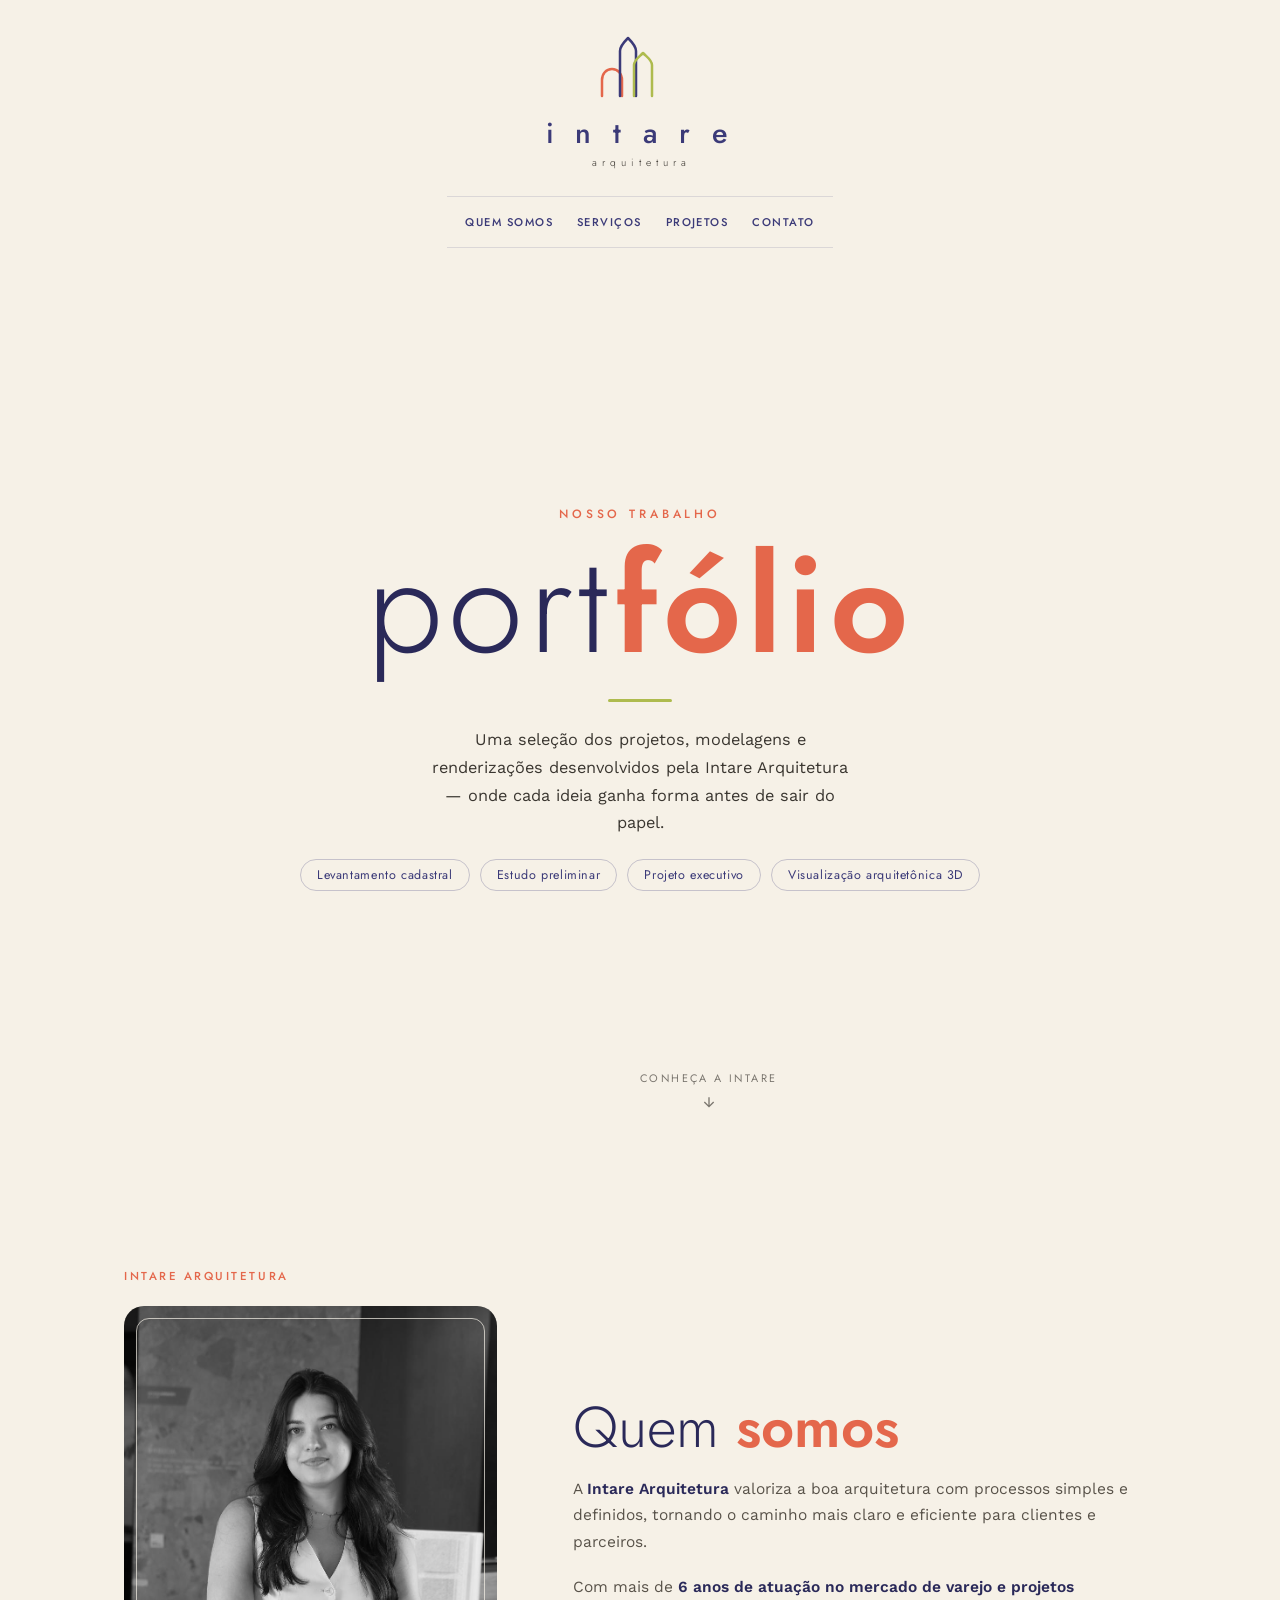
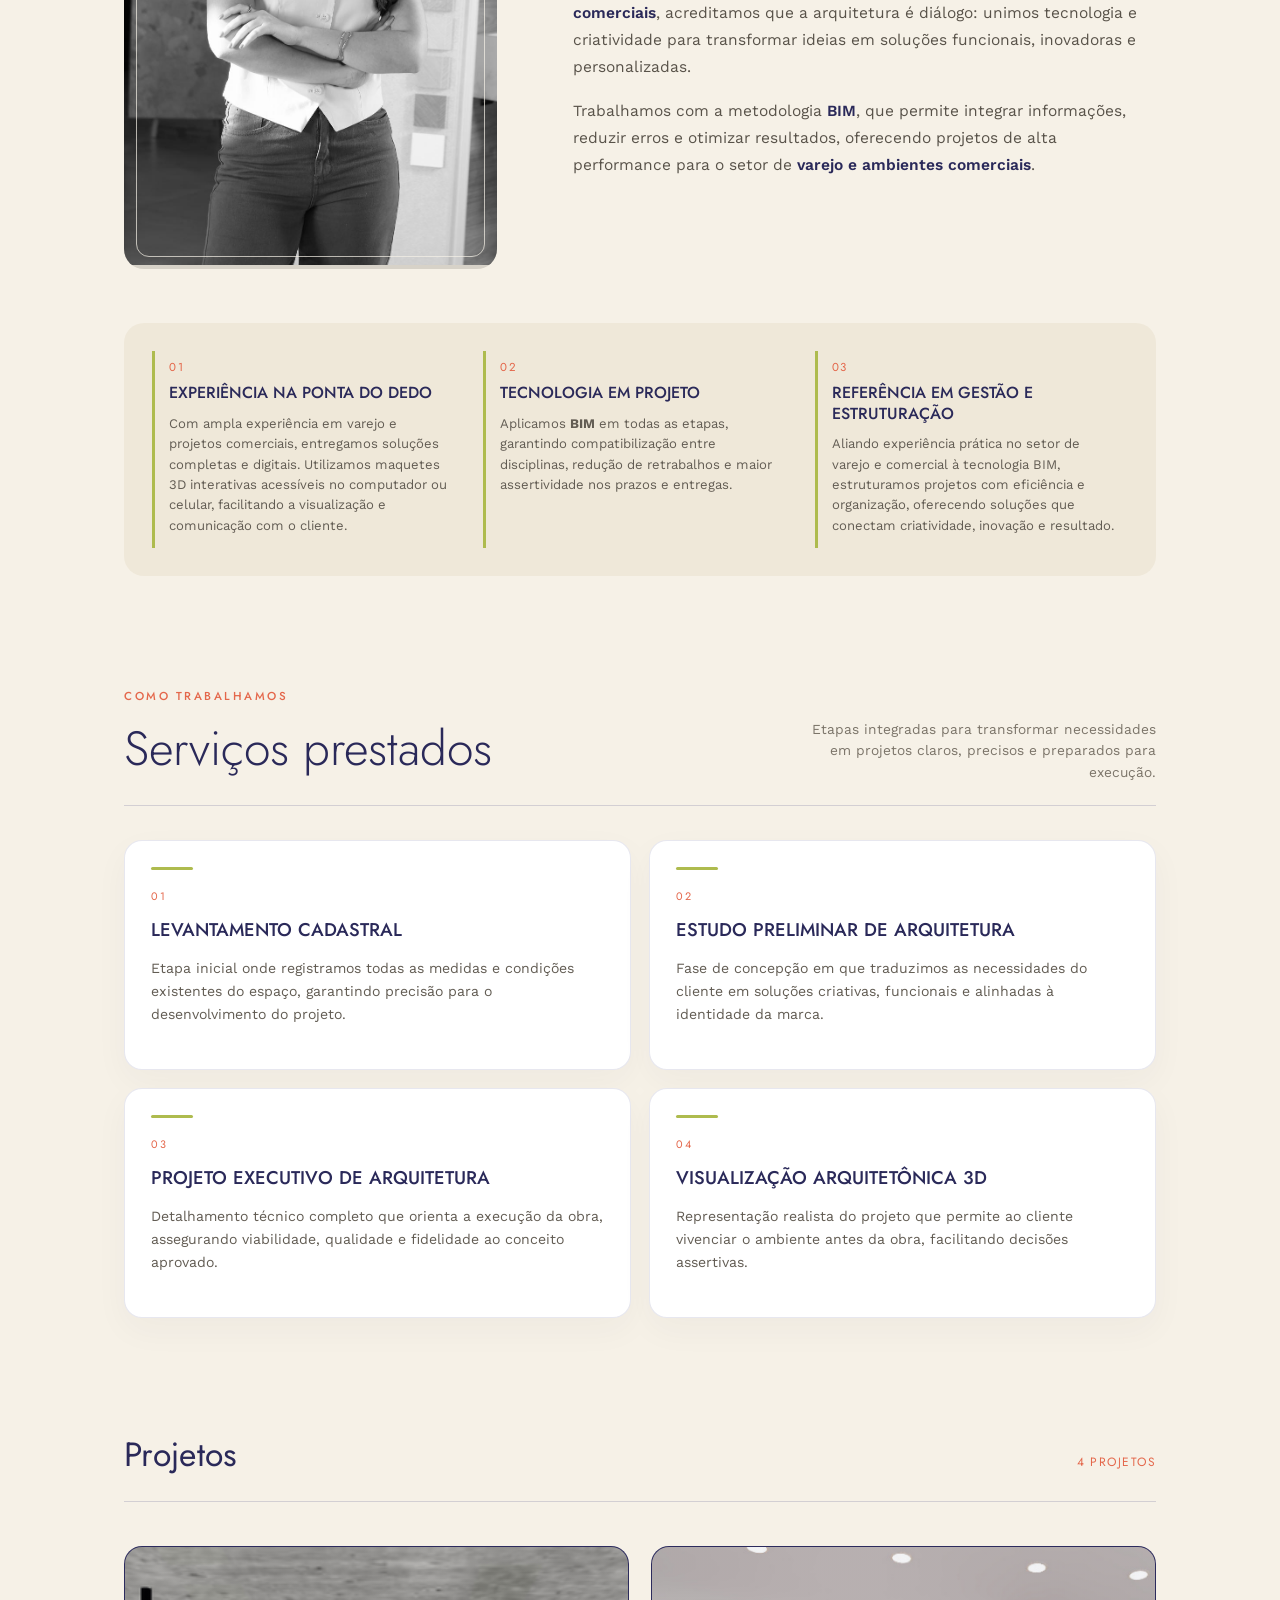
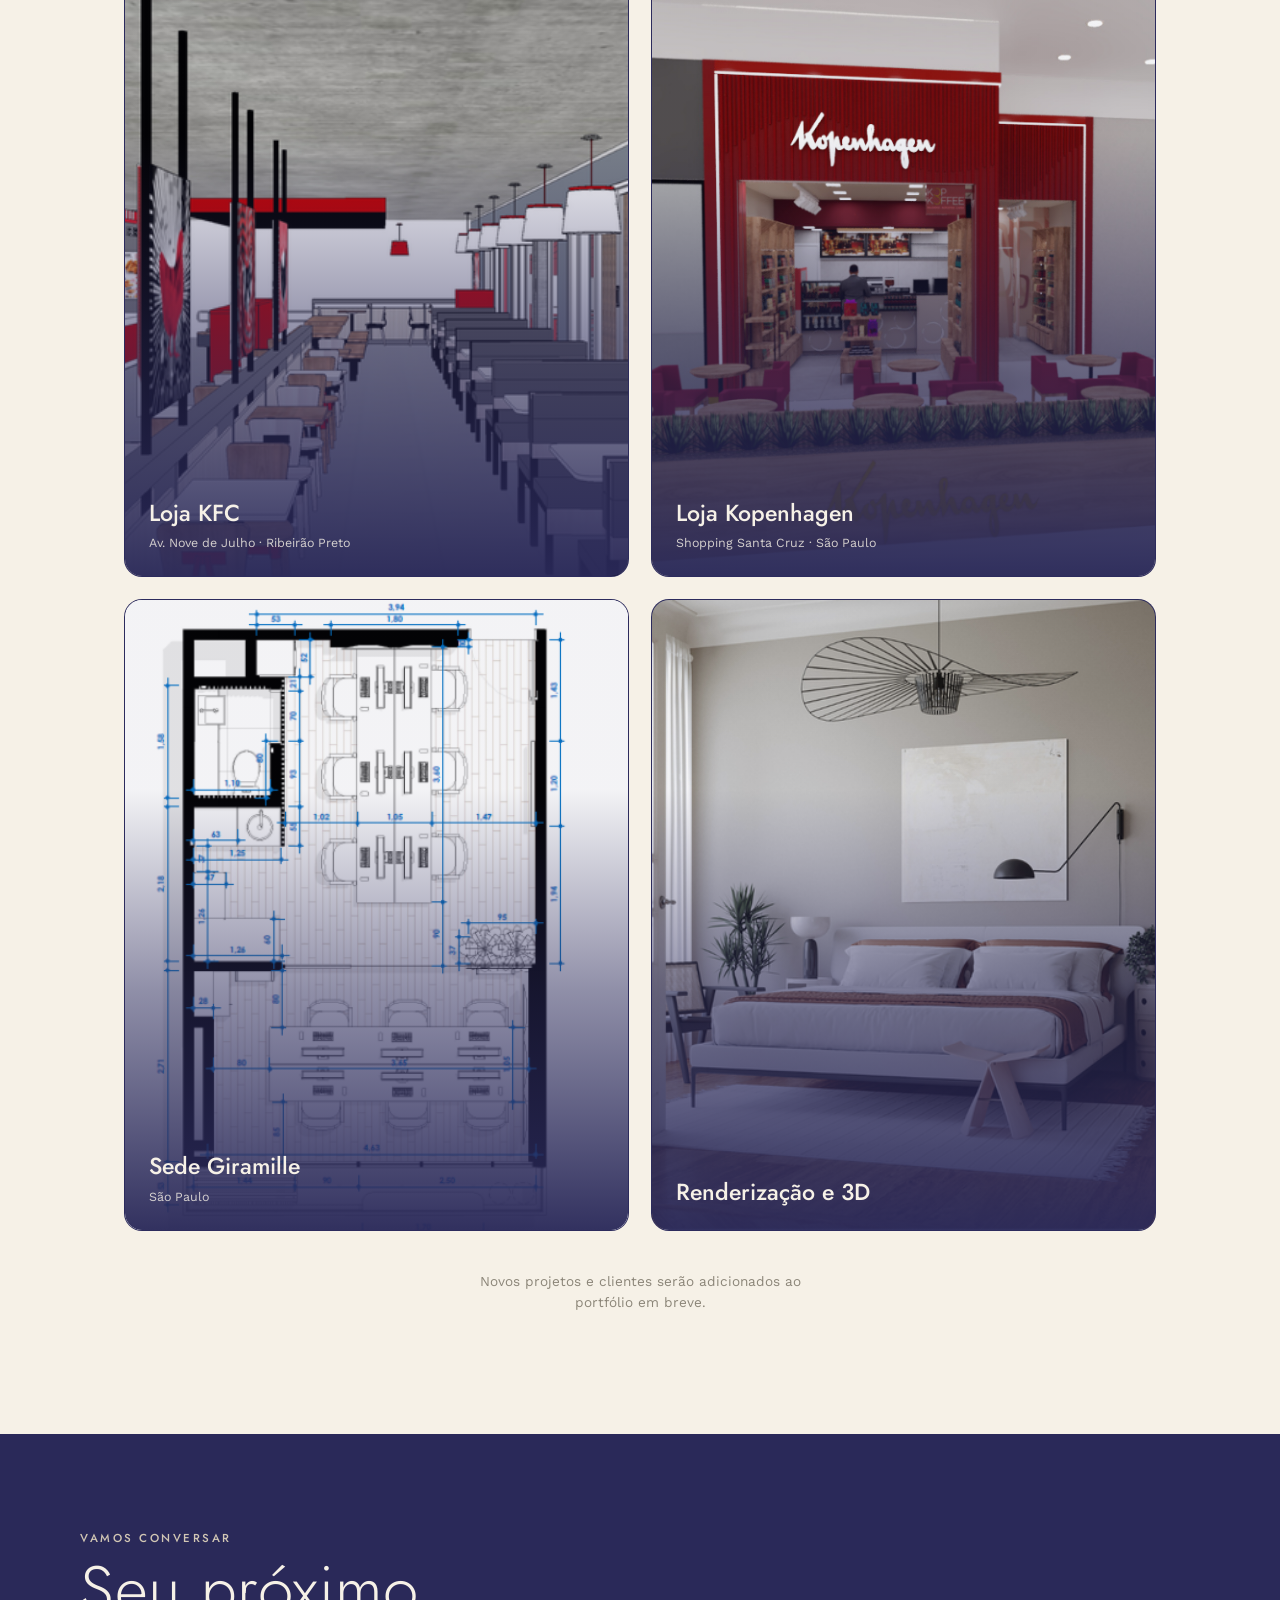
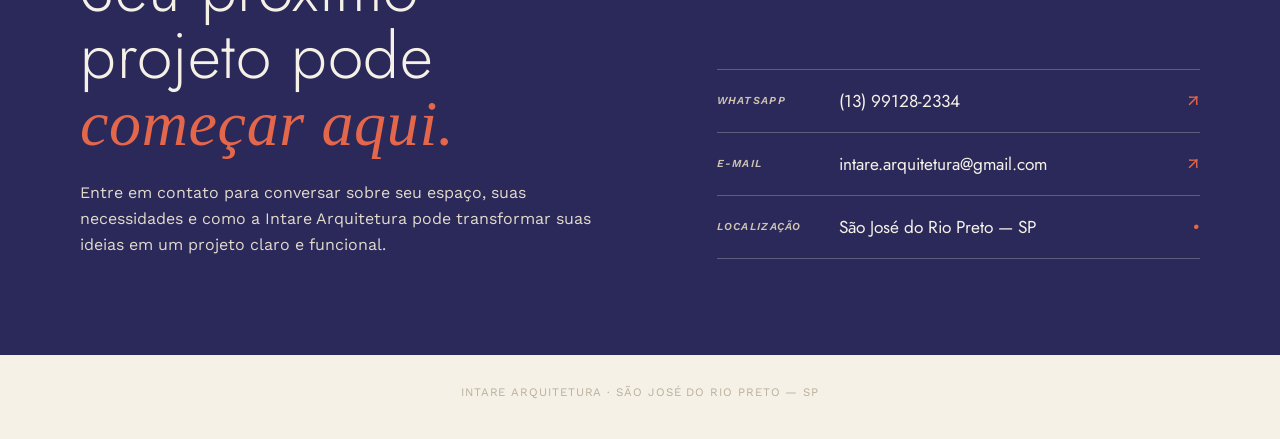
==== commit 56ba7256: "Remover capas e impedir indexação" ====
--- a/index.html
+++ b/index.html
@@ -2,7 +2,8 @@
 <html lang="pt-BR">
 <head>
 <meta charset="UTF-8">
-<meta name="viewport" content="width=device-width, initial-scale=1.0">
+<meta name="viewport" content="width=device-width, initial-scale=1.0">
+<meta name="robots" content="noindex, nofollow, noarchive, noimageindex, nosnippet">
 <meta name="description" content="Intare Arquitetura — projetos de varejo e ambientes comerciais, metodologia BIM, visualização 3D e portfólio.">
 <title>intare arquitetura — portfólio</title>
 <link rel="preconnect" href="https://fonts.googleapis.com">
